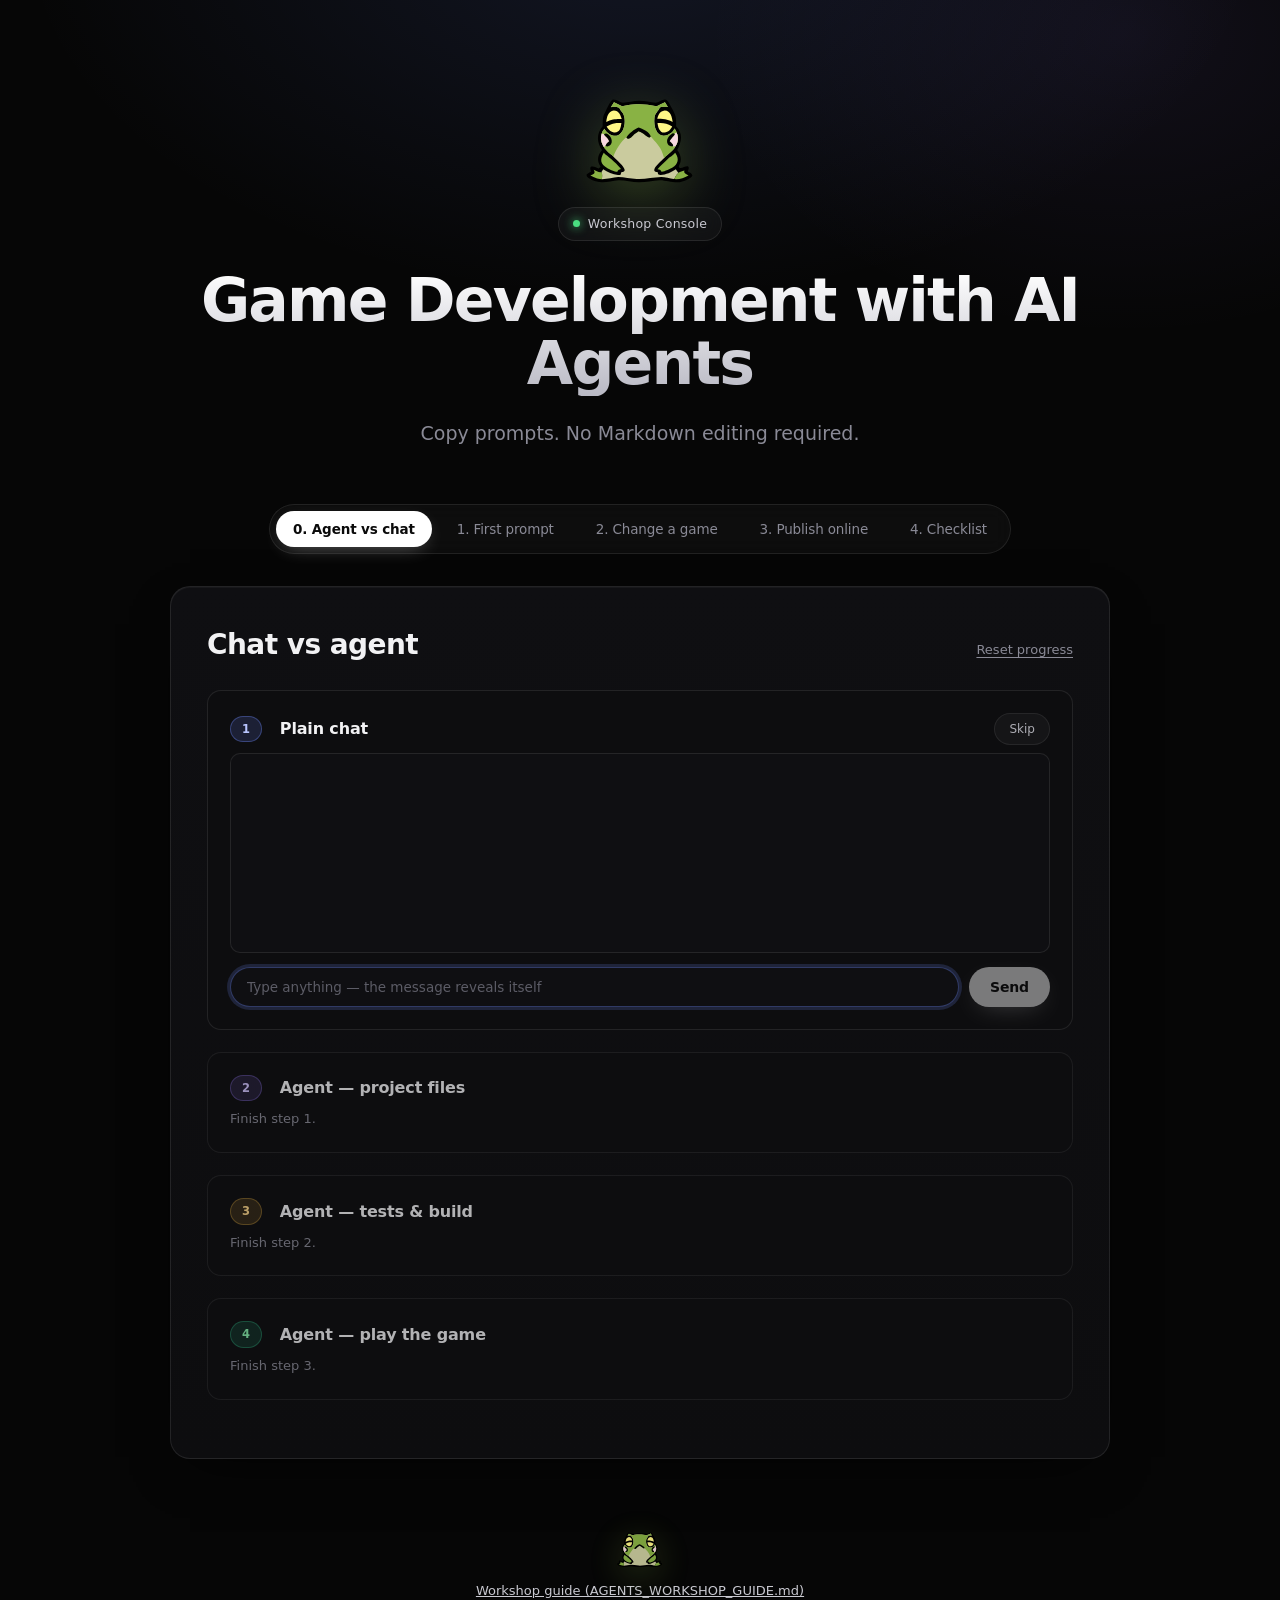
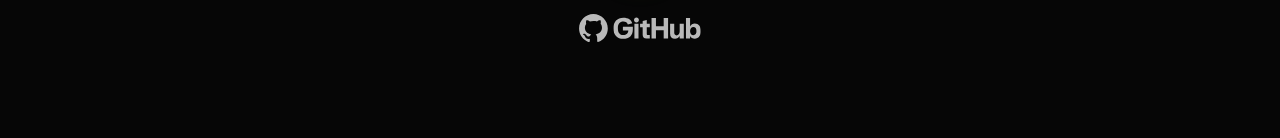
==== docs/index.html @ f07c1cbd "Refine workshop flow: build tests, UI, fireworks Reworks the workshop demo flow and UI: step 2–4 are" ====
<!DOCTYPE html>
<html lang="en">
<head>
    <meta charset="UTF-8">
    <meta name="viewport" content="width=device-width, initial-scale=1.0">

    <title>Workshop Console — Web Game Template</title>
    <meta name="description" content="Copy prompts and build playable web games with AI agents — no Markdown editing required. A hands-on workshop console: write your first prompt, change a game, and publish it online.">
    <meta name="author" content="ludenio">
    <meta name="keywords" content="AI agents, game development, web games, Cursor, workshop, prompts, vibe coding">
    <meta name="theme-color" content="#060606">
    <meta name="color-scheme" content="dark">
    <link rel="canonical" href="https://ludenio.github.io/WebGameTemplateForAgents/">

    <!-- Icons -->
    <link rel="icon" href="favicon.svg" type="image/svg+xml">
    <link rel="icon" href="favicon-32.png" sizes="32x32" type="image/png">
    <link rel="icon" href="favicon-16.png" sizes="16x16" type="image/png">
    <link rel="apple-touch-icon" href="apple-touch-icon.png" sizes="180x180">
    <link rel="manifest" href="site.webmanifest">

    <!-- Open Graph (Facebook, LinkedIn, Slack, Telegram, …) -->
    <meta property="og:type" content="website">
    <meta property="og:site_name" content="Workshop Console">
    <meta property="og:title" content="Game Development with AI Agents">
    <meta property="og:description" content="Copy prompts and build playable web games with AI agents — no Markdown editing required.">
    <meta property="og:url" content="https://ludenio.github.io/WebGameTemplateForAgents/">
    <meta property="og:image" content="https://ludenio.github.io/WebGameTemplateForAgents/og-image.png">
    <meta property="og:image:width" content="1200">
    <meta property="og:image:height" content="630">
    <meta property="og:image:alt" content="Workshop Console — Game Development with AI Agents">
    <meta property="og:locale" content="en_US">

    <!-- Twitter / X -->
    <meta name="twitter:card" content="summary_large_image">
    <meta name="twitter:title" content="Game Development with AI Agents">
    <meta name="twitter:description" content="Copy prompts and build playable web games with AI agents — no Markdown editing required.">
    <meta name="twitter:image" content="https://ludenio.github.io/WebGameTemplateForAgents/og-image.png">
    <meta name="twitter:image:alt" content="Workshop Console — Game Development with AI Agents">

    <link rel="stylesheet" href="styles.css">
</head>
<body>
<div class="wrap">

    <header class="hero">
        <img class="hero-mascot" src="Nikol.ai.svg" alt="Nikol.ai mascot" width="100" height="84">
        <span class="badge">Workshop Console</span>
        <h1>Game Development with AI Agents</h1>
        <p class="tagline">Copy prompts. No Markdown editing required.</p>
    </header>

    <!-- Tab buttons -->
    <nav class="tabs" id="tabs">
        <button class="tab-btn active" data-tab="intro">0. Agent vs chat</button>
        <button class="tab-btn" data-tab="first">1. First prompt</button>
        <button class="tab-btn" data-tab="next">2. Change a game</button>
        <button class="tab-btn" data-tab="publish">3. Publish online</button>
        <button class="tab-btn" data-tab="steps">4. Checklist</button>
    </nav>

    <!-- ============ TAB: Agent vs chat (intro) ============ -->
    <section class="tab-section active panel intro-panel" data-tab="intro">
        <div class="intro-head">
            <h2 class="intro-title">Chat vs agent</h2>
            <button type="button" class="reset-link" id="reset-story">Reset progress</button>
        </div>

        <!-- Step 1: plain chat — cannot build the game -->
        <div class="demo-stage" data-story-step="1" id="story-step-1">
            <div class="demo-stage-head"><span class="demo-step-badge">1</span> Plain chat<button type="button" class="demo-skip chip" data-skip-step="1">Skip</button></div>
            <div class="demo-stage-body">
            <div class="demo-grid demo-grid-chat-only">
                <div class="demo-chat" id="ch-chat"></div>
            </div>
            <div class="demo-input-row">
                <input id="ch-input" type="text" placeholder="Type anything — the message reveals itself" autocomplete="off" spellcheck="false">
                <button class="btn" id="ch-send">Send</button>
            </div>
            <div class="demo-result" id="ch-result"></div>
            </div>
            <p class="demo-stage-lock-msg" id="story-lock-1" hidden></p>
        </div>

        <!-- Step 2: agent creates project files -->
        <div class="demo-stage demo-stage-locked" data-story-step="2" id="story-step-2">
            <div class="demo-stage-head"><span class="demo-step-badge alt">2</span> Agent — project files<button type="button" class="demo-skip chip" data-skip-step="2">Skip</button></div>
            <p class="demo-stage-lock-msg">Finish step 1.</p>
            <div class="demo-stage-body">
            <div class="demo-grid">
                <div class="demo-chat" id="ag-chat"></div>
                <div class="demo-file file-explorer file-manager" id="ag-fm">
                    <div class="fe-head">
                        <span class="fe-head-label">Project Files</span>
                        <span class="fe-root" title="Project root">WebGameTemplate</span>
                    </div>
                    <div class="fe-body">
                        <div class="fe-icon-grid" aria-label="Project files">
                            <p class="fe-empty-hint" id="ag-fm-empty">Files appear here as the agent works on your project.</p>
                            <ul class="fe-grid" id="ag-tree-list" role="list"></ul>
                        </div>
                        <div class="fe-preview" id="ag-open" hidden>
                            <div class="fe-preview-head" id="ag-tab"><span class="fe-icon fe-i-txt" aria-hidden="true"></span><span id="ag-tab-name"></span></div>
                            <pre class="demo-file-body" id="ag-file"></pre>
                        </div>
                    </div>
                </div>
            </div>
            <div class="demo-input-row">
                <input id="ag-input" type="text" placeholder="Type anything — the prompt reveals itself" autocomplete="off" spellcheck="false">
                <button class="btn" id="ag-send">Send</button>
            </div>
            <div class="demo-result" id="ag-result"></div>
            <p class="demo-stage-progress" id="ag-progress" aria-live="polite"></p>
            </div>
        </div>

        <!-- Step 3: agent writes tests, runs them, then builds -->
        <div class="demo-stage demo-stage-locked" data-story-step="3" id="story-step-3">
            <div class="demo-stage-head"><span class="demo-step-badge alt2">3</span> Agent — tests &amp; build<button type="button" class="demo-skip chip" data-skip-step="3">Skip</button></div>
            <p class="demo-stage-lock-msg">Finish step 2.</p>
            <div class="demo-stage-body">
            <div class="demo-grid">
                <div class="demo-chat" id="c-chat"></div>
                <div class="fake-terminal show" id="c-terminal">
                    <div class="ft-head">
                        <span class="ft-dots"><i></i><i></i><i></i></span>
                        <span class="ft-title">Terminal — zsh</span>
                    </div>
                    <pre class="ft-body" id="c-term-out" aria-live="polite"></pre>
                </div>
            </div>
            <div class="demo-input-row">
                <input id="c-input" type="text" placeholder="Type anything — the message reveals itself" autocomplete="off" spellcheck="false">
                <button class="btn" id="c-send">Send</button>
            </div>
            <div class="demo-result" id="c-result"></div>
            </div>
        </div>

        <!-- Step 4: playable build opens in the browser -->
        <div class="demo-stage demo-stage-locked" data-story-step="4" id="story-step-4">
            <div class="demo-stage-head"><span class="demo-step-badge alt3">4</span> Agent — play the game<button type="button" class="demo-skip chip" data-skip-step="4">Skip</button></div>
            <p class="demo-stage-lock-msg">Finish step 3.</p>
            <div class="demo-stage-body">
            <div class="demo-grid">
                <div class="demo-chat" id="p-chat"></div>
                <div class="fake-browser show game-preview" id="p-browser">
                    <div class="fb-bar">
                        <span class="fb-dots"><i></i><i></i><i></i></span>
                        <span class="fb-address">file:///…/src/index.html — Platform Hopper</span>
                        <span class="fb-reload">&#10227;</span>
                    </div>
                    <div class="fb-body gp-body">
                        <div class="gp-title">Platform Hopper</div>
                        <div class="gp-hud">Sparks <strong id="p-score">0</strong> / <span id="p-target">3</span></div>
                        <div class="gp-stage" id="p-stage">
                            <div class="gp-player" id="p-player" aria-hidden="true"></div>
                            <div class="gp-coin" id="p-coin-0" aria-hidden="true"></div>
                            <div class="gp-coin" id="p-coin-1" aria-hidden="true"></div>
                            <div class="gp-coin" id="p-coin-2" aria-hidden="true"></div>
                        </div>
                        <div class="gp-compare">
                            <div class="gp-row">
                                <span class="gp-label">Expected</span>
                                <span class="gp-value" id="p-expected">DESIGN.md: collect 3 sparks, reach the exit platform</span>
                            </div>
                            <div class="gp-row" id="p-actual-row">
                                <span class="gp-label">Actual</span>
                                <span class="gp-value" id="p-actual">Sparks = 0, exit not reached</span>
                                <span class="gp-match" id="p-match" hidden>&#10003; matches</span>
                            </div>
                        </div>
                    </div>
                </div>
            </div>
            <div class="demo-input-row">
                <input id="p-input" type="text" placeholder="Type anything — the message reveals itself" autocomplete="off" spellcheck="false">
                <button class="btn" id="p-send">Send</button>
            </div>
            <div class="demo-result" id="p-result"></div>
            </div>
        </div>

        <div class="tutorial-celebrate" id="tutorial-celebrate" hidden>
            <div class="tutorial-celebrate-confetti" id="tutorial-confetti" aria-hidden="true"></div>
            <div class="tutorial-celebrate-card">
                <div class="tutorial-celebrate-icon" aria-hidden="true"><img src="Nikol.ai.svg" alt=""><span class="tutorial-celebrate-check">&#10003;</span></div>
                <h3 class="tutorial-celebrate-title">Chat vs agent</h3>
                <p class="tutorial-celebrate-text">You now know how <strong>chats</strong> differ from <strong>agents</strong>. Let&rsquo;s use an agent to build our game.</p>
                <button type="button" class="btn" id="tutorial-continue-btn">Checklist</button>
            </div>
        </div>

    </section>

    <!-- ============ TAB: First game ============ -->
    <section class="tab-section panel" data-tab="first">
        <h2>First prompt</h2>
        <p class="hint">Fill in as much as you like, or just write a free description. The preview builds a complete prompt you can paste into your AI agent.</p>

        <div class="field">
            <label>Quick start ideas (click to fill the description)</label>
            <div class="chips" id="example-chips"></div>
        </div>

        <div class="grid-2">
            <div class="field">
                <label for="f-genre">Genre</label>
                <input id="f-genre" type="text" placeholder="e.g. top-down arcade">
            </div>
            <div class="field">
                <label for="f-action">Core action — what the player does</label>
                <input id="f-action" type="text" placeholder="e.g. move around and collect coins">
            </div>
            <div class="field">
                <label for="f-goal">Goal</label>
                <input id="f-goal" type="text" placeholder="e.g. reach 20 points">
            </div>
            <div class="field">
                <label for="f-style">Visual style</label>
                <input id="f-style" type="text" placeholder="e.g. bright, simple shapes">
            </div>
        </div>

        <div class="field">
            <label for="f-winlose">Win / lose conditions</label>
            <input id="f-winlose" type="text" placeholder="e.g. win at 20 coins, lose if the timer runs out">
        </div>

        <div class="field">
            <label for="f-idea">Your own description (optional, but recommended)</label>
            <textarea id="f-idea" placeholder="Describe your game in normal language. The more detail, the better the design."></textarea>
        </div>

        <div class="preview-head">
            <h3>Prompt preview (updates as you type)</h3>
            <button class="btn" id="copy-first">Copy prompt</button>
        </div>
        <pre class="preview" id="preview-first"></pre>

        <div class="note">After you paste this, the agent will ask you to approve its plan. When you are happy, reply with an approval phrase from tab <strong>4. Checklist</strong>.</div>
    </section>

    <!-- ============ TAB: Next iteration ============ -->
    <section class="tab-section panel" data-tab="next">
        <h2>Change an existing game</h2>
        <p class="hint">Use this after your first game already works. Describe one change — a new feature, a balance tweak, or something to remove.</p>

        <div class="field">
            <label for="n-change">What do you want to change?</label>
            <textarea id="n-change" placeholder="e.g. Add a shop where I can spend coins on a speed upgrade."></textarea>
        </div>

        <div class="preview-head">
            <h3>Prompt preview</h3>
            <button class="btn" id="copy-next">Copy prompt</button>
        </div>
        <pre class="preview" id="preview-next"></pre>
    </section>

    <!-- ============ TAB: Publish ============ -->
    <section class="tab-section panel" data-tab="publish">
        <h2>Publish your game online</h2>
        <p class="hint">Ask the agent to put your game on the web with Surge, so you can share a playable link. Fill in your details below.</p>

        <div class="grid-2">
            <div class="field">
                <label for="p-email">Your email (for Surge)</label>
                <input id="p-email" type="text" placeholder="you@example.com">
            </div>
            <div class="field">
                <label for="p-name">Site address</label>
                <div class="domain-row">
                    <div class="domain-input">
                        <input id="p-name" type="text" placeholder="my-game-name" autocomplete="off" spellcheck="false">
                        <span class="domain-suffix" aria-hidden="true">.surge.sh</span>
                    </div>
                    <button class="btn secondary" id="check-name" type="button">Check</button>
                </div>
                <div class="domain-status" id="p-name-status" role="status" aria-live="polite"></div>
            </div>
        </div>

        <div class="field">
            <label for="p-pass">Surge password (optional)</label>
            <input id="p-pass" type="text" placeholder="a throwaway password, used only to log in to Surge">
        </div>

        <div class="preview-head">
            <h3>Prompt preview</h3>
            <button class="btn" id="copy-publish">Copy prompt</button>
        </div>
        <pre class="preview" id="preview-publish"></pre>

        <div class="note">The <code>.surge.sh</code> ending is fixed — you only choose the name in front of it. As you type, the address is checked live so you can see whether it is free or already taken before you publish. If you fill in a password it is added to the prompt so the agent can log in without stopping, so use a <strong>throwaway password</strong> you do not reuse elsewhere. Leave it blank and the agent will instead pause and let you type the password yourself. Either way, never let the password get saved into project files.</div>
    </section>

    <!-- ============ TAB: Checklist ============ -->
    <section class="tab-section panel" data-tab="steps">
        <h2>Checklist</h2>
        <p class="hint">Check off what you&rsquo;ve done. Progress is saved in this browser. Come back here at the end of the workshop.</p>

        <div class="progress"><span id="progress-bar"></span></div>
        <ul class="checklist" id="checklist"></ul>
        <button class="reset-link" id="reset-checklist">Reset checklist</button>

        <div class="preview-head">
            <h3>Quick approval phrases</h3>
        </div>
        <div class="btn-row">
            <button class="btn secondary" id="copy-approve-continue">Copy: I approve, continue.</button>
            <button class="btn secondary" id="copy-approve-run">Copy: I approve, run it.</button>
        </div>

        <div class="preview-head">
            <h3>Open your project</h3>
        </div>
        <div class="quick-grid">
            <a class="quick-card" href="../src/index.html">
                <div class="qc-title">Open the game</div>
                <div class="qc-sub">src/index.html</div>
            </a>
            <a class="quick-card" href="../tests/index.html">
                <div class="qc-title">Run the tests</div>
                <div class="qc-sub">tests/index.html</div>
            </a>
        </div>

        <div class="tutorial-celebrate" id="steps-celebrate" hidden>
            <div class="tutorial-celebrate-confetti fireworks-host" id="steps-confetti" aria-hidden="true"></div>
            <div class="tutorial-celebrate-card">
                <div class="tutorial-celebrate-icon" aria-hidden="true"><img src="Nikol.ai.svg" alt=""><span class="tutorial-celebrate-check">&#10003;</span></div>
                <h3 class="tutorial-celebrate-title">Workshop complete</h3>
                <p class="tutorial-celebrate-text tutorial-celebrate-text--success">Congratulations &mdash; you finished the workshop. You now know how to create things with agents. Go build whatever you want.</p>
            </div>
        </div>
    </section>

    <footer class="site">
        <img class="footer-mascot" src="Nikol.ai.svg" alt="" aria-hidden="true" width="100" height="84">
        <a href="https://github.com/ludenio/WebGameTemplateForAgents/blob/main/AGENTS_WORKSHOP_GUIDE.md">Workshop guide (AGENTS_WORKSHOP_GUIDE.md)</a>
        <a class="github-link" href="https://github.com/ludenio/WebGameTemplateForAgents" aria-label="GitHub repository">
            <img class="footer-github" src="GitHub_Lockup_White.svg" alt="GitHub" width="120" height="27">
        </a>
    </footer>

</div>

<!-- Scripts in dependency order. No ES modules, no build step. -->
<script src="prompts.js"></script>
<script src="console.js"></script>
</body>
</html>
---- docs/styles.css ----
/* docs/styles.css — Workshop Console, styled after cursor.com.
   Plain CSS, no build step, no external fonts. Works via file:/// and GitHub Pages.
   The look is a deep-black canvas with a soft radial glow, hairline borders,
   rounded surfaces, a clean system sans stack and gentle transitions. */

:root {
    --bg:        #060606;
    --bg-soft:   #0d0d0f;
    --panel:     #0f0f12;
    --panel-2:   #161619;
    --elevated:  #1b1b20;
    --border:    rgba(255, 255, 255, 0.09);
    --border-strong: rgba(255, 255, 255, 0.16);
    --text:      #f2f2f4;
    --text-2:    #c9c9d1;
    --muted:     #8a8a96;
    --faint:     #5c5c66;
    --accent:    #ffffff;
    --accent-ink:#0a0a0a;
    --blue:      #6e8bff;
    --violet:    #9a7bff;
    --green:     #4ade80;
    --amber:     #f5b945;
    --danger:    #ff6b6b;
    --radius:    14px;
    --radius-sm: 10px;
    --radius-lg: 20px;
    --shadow:    0 1px 0 rgba(255,255,255,0.04) inset, 0 18px 50px -20px rgba(0,0,0,0.8);
    --font:      "Inter", system-ui, -apple-system, "Segoe UI", Roboto, "Helvetica Neue", Arial, sans-serif;
    --mono:      "SF Mono", "JetBrains Mono", Menlo, Consolas, "Liberation Mono", monospace;
}

* { margin: 0; padding: 0; box-sizing: border-box; }

html { scroll-behavior: smooth; }

body {
    background-color: var(--bg);
    background-image:
        radial-gradient(1000px 600px at 50% -8%, rgba(110, 139, 255, 0.12) 0%, transparent 62%),
        radial-gradient(700px 500px at 88% 4%, rgba(154, 123, 255, 0.08) 0%, transparent 60%);
    background-attachment: fixed;
    color: var(--text);
    font-family: var(--font);
    line-height: 1.6;
    min-height: 100vh;
    padding: 0 20px 96px;
    -webkit-font-smoothing: antialiased;
    text-rendering: optimizeLegibility;
}

.wrap { max-width: 940px; margin: 0 auto; position: relative; z-index: 1; }

/* Hero ----------------------------------------------------------------- */
header.hero {
    padding: 96px 0 48px;
    text-align: center;
}

header.hero .badge {
    display: inline-flex;
    align-items: center;
    gap: 8px;
    font-size: 12.5px;
    letter-spacing: 0.02em;
    color: var(--text-2);
    background: rgba(255, 255, 255, 0.04);
    border: 1px solid var(--border);
    border-radius: 999px;
    padding: 6px 14px;
    margin-bottom: 28px;
    font-weight: 500;
    backdrop-filter: blur(8px);
}

header.hero .badge::before {
    content: "";
    width: 7px;
    height: 7px;
    border-radius: 50%;
    background: var(--green);
    box-shadow: 0 0 10px var(--green);
}

header.hero .hero-mascot {
    display: block;
    width: clamp(76px, 12vw, 108px);
    height: auto;
    margin: 0 auto 20px;
    filter: drop-shadow(0 14px 30px rgba(137, 178, 68, 0.34));
    animation: mascot-float 4.5s ease-in-out infinite;
}
@keyframes mascot-float {
    0%, 100% { transform: translateY(0) rotate(-1.5deg); }
    50%      { transform: translateY(-9px) rotate(1.5deg); }
}
@media (prefers-reduced-motion: reduce) {
    header.hero .hero-mascot { animation: none; }
}

header.hero h1 {
    font-size: clamp(34px, 5.4vw, 60px);
    line-height: 1.06;
    letter-spacing: -0.03em;
    margin-bottom: 22px;
    font-weight: 600;
    background: linear-gradient(180deg, #ffffff 0%, #b9b9c4 100%);
    -webkit-background-clip: text;
    background-clip: text;
    color: transparent;
}

header.hero p.tagline {
    color: var(--muted);
    font-size: clamp(16px, 2vw, 19px);
    max-width: 620px;
    margin: 0 auto;
    font-weight: 400;
}

/* Tabs ----------------------------------------------------------------- */
.tabs {
    display: flex;
    flex-wrap: wrap;
    gap: 8px;
    justify-content: center;
    margin: 8px auto 32px;
    padding: 6px;
    background: rgba(255, 255, 255, 0.03);
    border: 1px solid var(--border);
    border-radius: 999px;
    width: fit-content;
    max-width: 100%;
    backdrop-filter: blur(10px);
}

.tab-btn {
    background: transparent;
    color: var(--muted);
    border: 1px solid transparent;
    border-radius: 999px;
    padding: 9px 16px;
    font-family: inherit;
    font-size: 13.5px;
    font-weight: 500;
    letter-spacing: -0.01em;
    cursor: pointer;
    transition: color 0.2s ease, background 0.2s ease, border-color 0.2s ease;
    white-space: nowrap;
}

.tab-btn:hover { color: var(--text); background: rgba(255, 255, 255, 0.05); }
.tab-btn.active {
    background: var(--accent);
    color: var(--accent-ink);
    font-weight: 600;
    box-shadow: 0 6px 20px -8px rgba(255,255,255,0.4);
}

/* Panels --------------------------------------------------------------- */
.panel {
    background: linear-gradient(180deg, var(--panel) 0%, var(--bg-soft) 100%);
    border: 1px solid var(--border);
    border-radius: var(--radius-lg);
    box-shadow: var(--shadow);
    padding: 36px;
    margin-bottom: 24px;
}

.panel h2 {
    font-size: clamp(22px, 3vw, 28px);
    margin-bottom: 10px;
    letter-spacing: -0.02em;
    font-weight: 600;
    color: var(--text);
}
.panel .hint { color: var(--muted); margin-bottom: 26px; font-size: 15px; max-width: 70ch; }

.tab-section { display: none; }
.tab-section.active { display: block; animation: fade-in 0.35s ease; }

@keyframes fade-in {
    from { opacity: 0; transform: translateY(6px); }
    to   { opacity: 1; transform: translateY(0); }
}

/* Forms ---------------------------------------------------------------- */
.field { margin-bottom: 20px; }
.field label {
    display: block;
    font-size: 13px;
    letter-spacing: -0.01em;
    color: var(--text-2);
    margin-bottom: 9px;
    font-weight: 500;
}
.field input,
.field textarea {
    width: 100%;
    background: var(--bg-soft);
    border: 1px solid var(--border);
    border-radius: var(--radius-sm);
    color: var(--text);
    padding: 12px 14px;
    font-size: 14.5px;
    font-family: inherit;
    resize: vertical;
    transition: border-color 0.2s ease, box-shadow 0.2s ease, background 0.2s ease;
}
.field input::placeholder,
.field textarea::placeholder { color: var(--faint); }
.field input:focus,
.field textarea:focus {
    outline: none;
    border-color: var(--border-strong);
    background: var(--panel);
    box-shadow: 0 0 0 3px rgba(110, 139, 255, 0.18);
}
.field textarea { min-height: 110px; line-height: 1.6; }

.grid-2 {
    display: grid;
    grid-template-columns: 1fr 1fr;
    gap: 18px;
}
@media (max-width: 560px) { .grid-2 { grid-template-columns: 1fr; } }

/* Site address: editable name + locked .surge.sh suffix + live availability */
.domain-row {
    display: flex;
    gap: 10px;
    align-items: stretch;
}
.domain-row .domain-input { flex: 1; min-width: 0; }
.domain-row #check-name {
    flex-shrink: 0;
    white-space: nowrap;
    padding-top: 0;
    padding-bottom: 0;
}

.domain-status {
    display: none;
    margin-top: 10px;
    padding: 9px 13px;
    border: 1px solid var(--border);
    border-radius: var(--radius-sm);
    font-size: 13px;
    line-height: 1.5;
    word-break: break-word;
}
.domain-status.show { display: block; }
.domain-status.checking {
    color: var(--text-2);
    border-color: var(--border-strong);
    background: rgba(255, 255, 255, 0.03);
}
.domain-status.free {
    color: #d6ffe4;
    border-color: rgba(74, 222, 128, 0.4);
    background: rgba(74, 222, 128, 0.08);
}
.domain-status.taken {
    color: #ffc9c9;
    border-color: rgba(255, 107, 107, 0.4);
    background: rgba(255, 107, 107, 0.08);
}
.domain-status.invalid,
.domain-status.error {
    color: #ffd98c;
    border-color: rgba(245, 185, 69, 0.4);
    background: rgba(245, 185, 69, 0.08);
}

.domain-input {
    display: flex;
    align-items: stretch;
    border: 1px solid var(--border);
    border-radius: var(--radius-sm);
    background: var(--bg-soft);
    overflow: hidden;
    transition: border-color 0.2s ease, box-shadow 0.2s ease;
}
.domain-input:focus-within {
    border-color: var(--border-strong);
    box-shadow: 0 0 0 3px rgba(110, 139, 255, 0.18);
}
.domain-input input {
    border: none;
    background: transparent;
    box-shadow: none;
    border-radius: 0;
    flex: 1;
    min-width: 0;
}
.domain-input input:focus { box-shadow: none; background: transparent; }
.domain-suffix {
    display: flex;
    align-items: center;
    padding: 0 14px;
    background: var(--panel-2);
    border-left: 1px solid var(--border);
    color: var(--muted);
    font-size: 14px;
    font-weight: 500;
    white-space: nowrap;
    user-select: none;
}

/* Chips ---------------------------------------------------------------- */
.chips { display: flex; flex-wrap: wrap; gap: 8px; margin-bottom: 8px; }
.chip {
    background: rgba(255, 255, 255, 0.04);
    border: 1px solid var(--border);
    border-radius: 999px;
    color: var(--text-2);
    padding: 8px 14px;
    font-family: inherit;
    font-size: 13px;
    cursor: pointer;
    transition: color 0.2s ease, border-color 0.2s ease, background 0.2s ease, transform 0.1s ease;
}
.chip:hover { border-color: var(--border-strong); color: var(--text); background: rgba(255,255,255,0.07); }
.chip:active { transform: scale(0.97); }

/* Preview / output ----------------------------------------------------- */
.preview-head {
    display: flex;
    align-items: center;
    justify-content: space-between;
    gap: 12px;
    margin: 28px 0 12px;
}
.preview-head h3 {
    font-size: 15px;
    color: var(--text);
    font-weight: 600;
    letter-spacing: -0.01em;
}

pre.preview {
    background: var(--bg);
    border: 1px solid var(--border);
    border-radius: var(--radius);
    padding: 18px;
    font-family: var(--mono);
    font-size: 13px;
    line-height: 1.65;
    white-space: pre-wrap;
    word-break: break-word;
    max-height: 380px;
    overflow-y: auto;
    color: var(--text-2);
}

/* Buttons -------------------------------------------------------------- */
.btn {
    background: var(--accent);
    color: var(--accent-ink);
    border: 1px solid transparent;
    border-radius: 999px;
    padding: 11px 20px;
    font-family: inherit;
    font-size: 14px;
    font-weight: 600;
    letter-spacing: -0.01em;
    cursor: pointer;
    transition: transform 0.1s ease, box-shadow 0.2s ease, background 0.2s ease, opacity 0.2s ease;
    box-shadow: 0 8px 24px -10px rgba(255,255,255,0.5);
}
.btn:hover { transform: translateY(-1px); box-shadow: 0 12px 28px -10px rgba(255,255,255,0.6); }
.btn:active { transform: translateY(0); opacity: 0.9; }
.btn.secondary {
    background: rgba(255, 255, 255, 0.05);
    color: var(--text);
    border-color: var(--border);
    box-shadow: none;
}
.btn.secondary:hover { background: rgba(255, 255, 255, 0.09); border-color: var(--border-strong); }
.btn.copied { background: var(--green); color: #06210f; box-shadow: 0 10px 26px -10px rgba(74,222,128,0.6); }

.btn-row { display: flex; flex-wrap: wrap; gap: 12px; margin-top: 16px; }

/* Agent-vs-chat demo --------------------------------------------------- */
.demo-stage {
    background: var(--bg-soft);
    border: 1px solid var(--border);
    border-radius: var(--radius);
    padding: 22px;
    margin: 22px 0;
    transition: border-color 0.25s ease, opacity 0.25s ease;
}
.demo-stage-locked {
    opacity: 0.72;
    border-color: var(--border);
}
.demo-stage-locked .demo-stage-body {
    display: none;
}
.demo-stage-locked .demo-stage-lock-msg {
    display: block;
    margin: 8px 0 0;
    font-size: 13px;
    color: var(--muted);
}
.demo-stage-lock-msg {
    display: none;
    margin: 0;
}
.demo-stage-done {
    border-color: rgba(74, 222, 128, 0.35);
}
.demo-stage-done .demo-stage-head::after {
    content: ' ✓';
    color: var(--green);
    font-weight: 700;
}
.demo-stage-done .demo-input-row,
.demo-stage-done .demo-actions {
    pointer-events: none;
    opacity: 0.55;
}
.demo-stage-progress {
    margin: 10px 0 0;
    font-size: 12.5px;
    color: var(--muted);
}
.demo-stage-progress strong { color: var(--text-2); font-weight: 600; }
.demo-stage-head {
    font-size: 16px;
    font-weight: 600;
    letter-spacing: -0.01em;
    color: var(--text);
    margin-bottom: 8px;
    display: flex;
    align-items: center;
    flex-wrap: wrap;
    gap: 8px;
}
.demo-stage-head .demo-skip {
    margin-left: auto;
    font-size: 12px;
    font-weight: 500;
    opacity: 0.85;
}
.demo-stage-locked .demo-skip,
.demo-stage-done .demo-skip {
    display: none;
}
.demo-step-badge {
    display: inline-flex;
    align-items: center;
    background: rgba(110, 139, 255, 0.16);
    color: #b9c5ff;
    border: 1px solid rgba(110, 139, 255, 0.35);
    border-radius: 999px;
    padding: 3px 11px;
    font-size: 11.5px;
    font-weight: 600;
    margin-right: 10px;
}
.demo-step-badge.alt  { background: rgba(154, 123, 255, 0.16); color: #d2c4ff; border-color: rgba(154,123,255,0.35); }
.demo-step-badge.alt2 { background: rgba(245, 185, 69, 0.16);  color: #ffd98c; border-color: rgba(245,185,69,0.35); }
.demo-step-badge.alt3 { background: rgba(52, 211, 153, 0.16);  color: #86efac; border-color: rgba(52,211,153,0.35); }
.demo-story-lead {
    color: var(--muted);
    font-size: 13.5px;
    line-height: 1.5;
    margin: -4px 0 14px;
}
.demo-story-lead strong { color: var(--text-2); font-weight: 600; }
.demo-note { color: var(--muted); font-size: 13.5px; margin-bottom: 16px; }

/* Chat / Agent mode toggle (Scene 1) ------------------------------------ */
.mode-toggle {
    display: inline-flex;
    gap: 4px;
    padding: 4px;
    background: rgba(255, 255, 255, 0.04);
    border: 1px solid var(--border);
    border-radius: 999px;
    margin-bottom: 16px;
}
.mode-btn {
    background: transparent;
    color: var(--muted);
    border: none;
    border-radius: 999px;
    padding: 7px 18px;
    font-family: inherit;
    font-size: 13px;
    font-weight: 600;
    letter-spacing: -0.01em;
    cursor: pointer;
    transition: color 0.2s ease, background 0.2s ease;
}
.mode-btn:hover { color: var(--text); }
.mode-btn.active {
    background: var(--accent);
    color: var(--accent-ink);
    box-shadow: 0 6px 18px -8px rgba(255, 255, 255, 0.4);
}

.demo-grid {
    display: grid;
    grid-template-columns: 1fr 1fr;
    gap: 16px;
}
.demo-grid-chat-only {
    grid-template-columns: 1fr;
}
.demo-grid-chat-only .demo-chat {
    min-height: 200px;
}
@media (max-width: 600px) { .demo-grid { grid-template-columns: 1fr; } }

.demo-chat {
    background: var(--panel);
    border: 1px solid var(--border);
    border-radius: var(--radius-sm);
    padding: 12px;
    min-height: 160px;
    max-height: 240px;
    overflow-y: auto;
    display: flex;
    flex-direction: column;
    gap: 9px;
}

.bubble {
    border: 1px solid var(--border);
    border-radius: 12px;
    padding: 8px 12px;
    font-size: 13px;
    line-height: 1.5;
    white-space: pre-wrap;
    max-width: 92%;
}
.bubble.user { align-self: flex-end; background: var(--accent); color: var(--accent-ink); border-color: transparent; }
.bubble.ai   { align-self: flex-start; background: var(--elevated); color: var(--text); }
.bubble.tool {
    align-self: flex-start;
    background: rgba(110, 139, 255, 0.08);
    border: 1px solid rgba(110, 139, 255, 0.3);
    color: #b9c5ff;
    font-family: var(--mono);
    font-size: 11.5px;
}
.bubble.is-typing::after {
    content: '▋';
    display: inline-block;
    margin-left: 1px;
    color: inherit;
    opacity: 0.85;
    animation: bubble-caret 0.75s step-end infinite;
    vertical-align: baseline;
}
@keyframes bubble-caret {
    50% { opacity: 0; }
}

.demo-file {
    background: var(--panel);
    border: 1px solid var(--border);
    border-radius: var(--radius-sm);
    display: flex;
    flex-direction: column;
    min-height: 160px;
    max-height: 280px;
    overflow: hidden;
}
.demo-file-head {
    background: var(--panel-2);
    border-bottom: 1px solid var(--border);
    padding: 9px 12px;
    font-size: 12.5px;
    color: var(--text-2);
    font-weight: 500;
    display: flex;
    align-items: center;
    gap: 9px;
    font-family: var(--mono);
}
.demo-dot {
    width: 9px; height: 9px;
    border-radius: 50%;
    background: var(--amber);
    display: inline-block;
}
.demo-file-body {
    margin: 0;
    padding: 10px 12px;
    font-family: var(--mono);
    font-size: 12.5px;
    line-height: 1.55;
    color: var(--text-2);
    white-space: pre-wrap;
    word-break: break-word;
    flex: 1;
    min-height: 0;
    overflow-y: auto;
    -webkit-overflow-scrolling: touch;
}
.file-line { display: inline; }
.file-line.added {
    background: rgba(74, 222, 128, 0.18);
    color: #d6ffe4;
    border-radius: 4px;
    animation: flash-line 1.2s ease;
}
@keyframes flash-line {
    0%   { background: rgba(74, 222, 128, 0.45); }
    100% { background: rgba(74, 222, 128, 0.18); }
}

/* Intro tab — less copy */
.intro-panel {
    position: relative;
}
.intro-head {
    display: flex;
    flex-wrap: wrap;
    align-items: baseline;
    justify-content: space-between;
    gap: 10px 16px;
    margin-bottom: 10px;
}
.intro-panel .intro-title { margin: 0; }
.intro-head .reset-link { flex-shrink: 0; }

/* Tutorial complete — confetti + summary */
.tutorial-celebrate {
    position: relative;
    margin: 28px 0 8px;
    padding: 28px 20px 24px;
    border-radius: var(--radius);
    border: 1px solid rgba(74, 222, 128, 0.45);
    background: linear-gradient(165deg, rgba(74, 222, 128, 0.14) 0%, rgba(110, 139, 255, 0.1) 55%, var(--bg-soft) 100%);
    box-shadow: 0 20px 50px -24px rgba(74, 222, 128, 0.55);
    overflow: hidden;
    text-align: center;
    animation: celebrate-in 0.55s cubic-bezier(0.2, 0.8, 0.2, 1);
}
@keyframes celebrate-in {
    from { opacity: 0; transform: translateY(12px) scale(0.97); }
    to   { opacity: 1; transform: none; }
}
.tutorial-celebrate-confetti {
    position: absolute;
    inset: 0;
    pointer-events: none;
    overflow: hidden;
}
.confetti-piece {
    position: absolute;
    top: -8px;
    width: 8px;
    height: 14px;
    border-radius: 2px;
    opacity: 0.95;
    animation: confetti-fall 2.6s ease-in forwards;
}
@keyframes confetti-fall {
    0%   { transform: translateY(0) translateX(0) rotate(0deg); opacity: 1; }
    100% { transform: translateY(220px) translateX(var(--drift, 0)) rotate(520deg); opacity: 0; }
}

/* Workshop complete — radial firework bursts */
.fireworks-host { z-index: 0; }
.firework-burst {
    position: absolute;
    width: 0;
    height: 0;
    pointer-events: none;
}
.firework-flash {
    position: absolute;
    left: -8px;
    top: -8px;
    width: 16px;
    height: 16px;
    border-radius: 50%;
    animation: firework-flash 0.4s ease-out forwards;
}
@keyframes firework-flash {
    0%   { transform: scale(0.2); opacity: 1; }
    40%  { transform: scale(2.8); opacity: 0.85; }
    100% { transform: scale(3.5); opacity: 0; }
}
.firework-particle {
    position: absolute;
    width: 3px;
    height: 3px;
    border-radius: 50%;
    box-shadow: 0 0 5px 1px currentColor;
    animation: firework-particle 1.9s cubic-bezier(0.12, 0.65, 0.25, 1) forwards;
}
@keyframes firework-particle {
    0%   { transform: translate(0, 0) scale(0); opacity: 0; }
    6%   { transform: translate(0, 0) scale(1.3); opacity: 1; }
    18%  { transform: translate(var(--tx), var(--ty)) scale(1); opacity: 1; }
    100% { transform: translate(calc(var(--tx) * 0.72), calc(var(--ty) + var(--fall))) scale(0.1); opacity: 0; }
}
@media (prefers-reduced-motion: reduce) {
    .firework-flash,
    .firework-particle { animation: none; opacity: 0; }
}
.tutorial-celebrate-card {
    position: relative;
    z-index: 1;
    max-width: 36em;
    margin: 0 auto;
}
.tutorial-celebrate-icon {
    position: relative;
    width: 92px;
    height: 80px;
    margin: 0 auto 14px;
    animation: celebrate-pop 0.5s cubic-bezier(0.2, 0.9, 0.2, 1.2) 0.15s both;
}
.tutorial-celebrate-icon::before {
    content: "";
    position: absolute;
    left: 50%;
    top: 52%;
    width: 120px;
    height: 120px;
    transform: translate(-50%, -50%);
    background: radial-gradient(circle, rgba(137, 178, 68, 0.34) 0%, rgba(137, 178, 68, 0) 68%);
    pointer-events: none;
}
.tutorial-celebrate-icon img {
    position: relative;
    width: 92px;
    height: auto;
    display: block;
    filter: drop-shadow(0 10px 22px rgba(0, 0, 0, 0.45));
}
.tutorial-celebrate-check {
    position: absolute;
    right: -4px;
    bottom: -2px;
    width: 28px;
    height: 28px;
    border-radius: 50%;
    background: var(--green);
    color: #06210f;
    font-size: 15px;
    font-weight: 800;
    line-height: 28px;
    text-align: center;
    box-shadow: 0 6px 16px -6px rgba(74, 222, 128, 0.9);
    animation: celebrate-pop 0.5s cubic-bezier(0.2, 0.9, 0.2, 1.2) 0.4s both;
}
@keyframes celebrate-pop {
    from { transform: scale(0); }
    to   { transform: scale(1); }
}
.tutorial-celebrate-title {
    margin: 0 0 10px;
    font-size: 22px;
    letter-spacing: -0.02em;
}
.tutorial-celebrate-text {
    margin: 0 0 18px;
    color: var(--muted);
    font-size: 15px;
    line-height: 1.55;
}
.tutorial-celebrate-text strong {
    color: var(--text-2);
    font-weight: 600;
}
.tutorial-celebrate-text--success {
    color: #86efac;
    font-weight: 600;
}
.intro-story {
    color: var(--muted);
    font-size: 14.5px;
    line-height: 1.55;
    margin-bottom: 20px;
    max-width: 52em;
}
.intro-story strong { color: var(--text); font-weight: 600; }
.intro-panel .hint { display: none; }
.intro-outro {
    color: var(--muted);
    font-size: 13.5px;
    margin-top: 20px;
    max-width: 70ch;
}
.intro-outro strong { color: var(--text-2); font-weight: 600; }

/* Scene 1: desktop-style file icons + preview */
.file-explorer,
.file-manager {
    min-height: 160px;
    max-height: 280px;
}
/* Step 2 — taller panel so file preview is readable */
#story-step-2 .demo-file,
#story-step-2 .file-manager {
    min-height: 320px;
    max-height: 420px;
}
#story-step-2 .demo-chat {
    min-height: 320px;
    max-height: 380px;
}
.fe-head {
    display: flex;
    align-items: center;
    justify-content: space-between;
    gap: 8px;
    background: var(--panel-2);
    border-bottom: 1px solid var(--border);
    padding: 7px 10px;
    font-size: 11px;
    letter-spacing: 0.06em;
    text-transform: uppercase;
    color: var(--muted);
    font-weight: 600;
}
.fe-head-label { color: var(--faint); }
.fe-root {
    font-family: var(--mono);
    font-size: 11px;
    letter-spacing: 0;
    text-transform: none;
    color: var(--text-2);
    font-weight: 500;
    max-width: 58%;
    overflow: hidden;
    text-overflow: ellipsis;
    white-space: nowrap;
}
.fe-body {
    flex: 1;
    display: flex;
    flex-direction: column;
    min-height: 0;
    overflow: hidden;
}
.fe-icon-grid {
    flex: 0 0 auto;
    min-height: 96px;
    padding: 10px 8px 8px;
    overflow-x: auto;
    overflow-y: hidden;
    -webkit-overflow-scrolling: touch;
}
.file-manager:not(.has-file) .fe-icon-grid {
    display: flex;
    align-items: center;
    justify-content: center;
}
.file-manager.has-file .fe-icon-grid {
    min-height: 0;
    max-height: 118px;
}
.fe-empty-hint {
    margin: 0;
    padding: 8px 12px;
    font-size: 12px;
    line-height: 1.45;
    color: var(--muted);
    text-align: center;
}
.file-manager.has-file .fe-empty-hint { display: none; }
.fe-grid {
    list-style: none;
    margin: 0;
    padding: 0;
    display: flex;
    flex-wrap: wrap;
    gap: 4px 2px;
    justify-content: flex-start;
    align-content: flex-start;
}
.file-manager:not(.has-file) .fe-grid { display: none; }
.fe-grid-item {
    display: flex;
    flex-direction: column;
    align-items: center;
    gap: 5px;
    width: 74px;
    padding: 6px 4px 5px;
    border-radius: 8px;
    border: 1px solid transparent;
    cursor: pointer;
    user-select: none;
    text-align: center;
    transition: background 0.15s ease, border-color 0.15s ease;
}
.fe-icon-wrap {
    display: flex;
    align-items: center;
    justify-content: center;
    width: 48px;
    height: 48px;
}
.fe-label {
    font-size: 10.5px;
    line-height: 1.25;
    color: var(--text-2);
    max-width: 68px;
    overflow: hidden;
    text-overflow: ellipsis;
    display: -webkit-box;
    -webkit-line-clamp: 2;
    -webkit-box-orient: vertical;
    word-break: break-word;
}
.fe-icon {
    flex-shrink: 0;
    width: 32px;
    height: 40px;
    border-radius: 4px;
    position: relative;
}
/* Folder — amber tab */
.fe-i-folder {
    background: linear-gradient(180deg, rgba(245, 185, 69, 0.35) 0%, rgba(245, 185, 69, 0.12) 100%);
    border: 1px solid rgba(245, 185, 69, 0.45);
}
.fe-i-folder::before {
    content: "";
    position: absolute;
    left: 1px;
    right: 1px;
    top: 2px;
    height: 4px;
    background: rgba(245, 185, 69, 0.55);
    border-radius: 1px 1px 0 0;
}
/* Markdown — blue doc */
.fe-i-md {
    background: rgba(110, 139, 255, 0.2);
    border: 1px solid rgba(110, 139, 255, 0.4);
}
.fe-i-md::after {
    content: "";
    position: absolute;
    right: 3px;
    bottom: 3px;
    width: 7px;
    height: 7px;
    border-right: 2px solid rgba(110, 139, 255, 0.8);
    border-bottom: 2px solid rgba(110, 139, 255, 0.8);
}
/* HTML — orange */
.fe-i-html {
    background: rgba(245, 140, 69, 0.18);
    border: 1px solid rgba(245, 140, 69, 0.4);
}
.fe-i-html::after {
    content: "</>";
    position: absolute;
    inset: 0;
    display: flex;
    align-items: center;
    justify-content: center;
    font-size: 7px;
    font-weight: 700;
    color: rgba(245, 180, 120, 0.95);
    letter-spacing: -0.5px;
}
/* JS — yellow */
.fe-i-js {
    background: rgba(245, 210, 69, 0.15);
    border: 1px solid rgba(245, 210, 69, 0.38);
}
.fe-i-js::after {
    content: "JS";
    position: absolute;
    inset: 0;
    display: flex;
    align-items: center;
    justify-content: center;
    font-size: 8px;
    font-weight: 800;
    color: rgba(245, 210, 100, 0.95);
}
/* Plain text */
.fe-i-txt {
    background: rgba(255, 255, 255, 0.06);
    border: 1px solid var(--border);
}
.fe-i-txt::after {
    content: "txt";
    position: absolute;
    inset: 0;
    display: flex;
    align-items: center;
    justify-content: center;
    font-size: 7px;
    font-weight: 700;
    color: var(--muted);
    letter-spacing: -0.3px;
}
.fe-agent-file.is-appearing {
    animation: fe-appear 0.32s cubic-bezier(0.22, 1, 0.36, 1) forwards;
}
.fe-agent-file.is-removing {
    animation: fe-remove 0.28s ease forwards;
    pointer-events: none;
}
@keyframes fe-appear {
    from { opacity: 0; transform: scale(0.55); }
    to   { opacity: 1; transform: scale(1); }
}
@keyframes fe-remove {
    from { opacity: 1; transform: scale(1); }
    to   { opacity: 0; transform: scale(0.45); }
}
.fe-grid-item.is-active {
    background: rgba(110, 139, 255, 0.14);
    border-color: rgba(110, 139, 255, 0.38);
}
.fe-grid-item.is-active .fe-label { color: #d6ffe4; }
.fe-grid-item.is-new .fe-label {
    color: #d6ffe4;
    animation: flash-line 1.2s ease;
}
.fe-preview {
    display: flex;
    flex-direction: column;
    border-top: 1px solid var(--border);
    flex: 1 1 0;
    min-height: 0;
    overflow: hidden;
    animation: fade-in 0.28s ease;
}
.file-manager.has-file .fe-body {
    flex: 1 1 0;
    min-height: 0;
}
.file-manager.has-file .demo-file-body {
    flex: 1 1 0;
    min-height: 0;
    overflow-y: auto;
    -webkit-overflow-scrolling: touch;
}
.fe-preview-head {
    display: flex;
    align-items: center;
    gap: 6px;
    font-family: var(--mono);
    font-size: 11.5px;
    color: var(--text);
    background: var(--panel-2);
    border-bottom: 1px solid var(--border);
    padding: 6px 10px;
    flex-shrink: 0;
}
.fe-preview-head .fe-icon { width: 14px; height: 17px; border-radius: 3px; }
.fe-preview .fe-preview-head {
    color: #d6ffe4;
    background: rgba(74, 222, 128, 0.1);
    border-bottom-color: rgba(74, 222, 128, 0.25);
}
@media (prefers-reduced-motion: reduce) {
    .fe-agent-file.is-appearing,
    .fe-agent-file.is-removing,
    .fe-preview { animation: none; }
}

.demo-input-row {
    display: flex;
    gap: 10px;
    margin-top: 14px;
}
.demo-input-row input {
    flex: 1;
    min-width: 0;
    background: var(--panel);
    border: 1px solid var(--border);
    border-radius: 999px;
    color: var(--text);
    padding: 11px 16px;
    font-family: inherit;
    font-size: 13.5px;
    transition: border-color 0.2s ease, box-shadow 0.2s ease;
}
.demo-input-row input::placeholder { color: var(--faint); }
.demo-input-row input:focus {
    outline: none;
    border-color: var(--border-strong);
    box-shadow: 0 0 0 3px rgba(110, 139, 255, 0.18);
}
.demo-input-row input.guided-input:not(:disabled):placeholder-shown {
    border-color: rgba(110, 139, 255, 0.35);
}
.demo-input-row input.guided-input:not(:disabled):not(:placeholder-shown) {
    border-color: rgba(74, 222, 128, 0.45);
    box-shadow: 0 0 0 2px rgba(74, 222, 128, 0.12);
}
.demo-input-row .btn:disabled {
    opacity: 0.45;
    cursor: not-allowed;
}

.demo-result {
    display: none;
    margin-top: 14px;
    padding: 12px 14px;
    border: 1px solid var(--border);
    border-radius: var(--radius-sm);
    font-size: 13px;
    line-height: 1.5;
}
.demo-result.show { display: block; }
.demo-result.warn {
    border-color: rgba(255, 107, 107, 0.4);
    color: #ffc9c9;
    background: rgba(255, 107, 107, 0.08);
}
.demo-result.ok {
    border-color: rgba(74, 222, 128, 0.4);
    color: #d6ffe4;
    background: rgba(74, 222, 128, 0.08);
}

/* Step 3: project file list */
.demo-files {
    background: var(--panel);
    border: 1px solid var(--border);
    border-radius: var(--radius-sm);
    display: flex;
    flex-direction: column;
    min-height: 160px;
    overflow: hidden;
}
.file-list {
    list-style: none;
    margin: 0;
    padding: 12px;
    display: flex;
    flex-direction: column;
    gap: 7px;
}
.file-item {
    font-family: var(--mono);
    font-size: 12.5px;
    color: var(--text-2);
    background: var(--bg-soft);
    border: 1px solid var(--border);
    border-radius: 8px;
    padding: 8px 11px;
    transition: background 0.2s ease;
}
.file-item::before { content: "○ "; color: var(--faint); }
.file-item.added {
    color: #d6ffe4;
    background: rgba(74, 222, 128, 0.14);
    border-color: rgba(74, 222, 128, 0.4);
    animation: flash-line 1.2s ease;
}
.file-item.added::before { content: "+ "; color: var(--green); }

.demo-actions {
    display: flex;
    flex-wrap: wrap;
    gap: 10px;
    margin-top: 14px;
}
.demo-actions .chip:disabled {
    opacity: 0.4;
    cursor: not-allowed;
}
.demo-actions .chip:disabled:hover {
    border-color: var(--border);
    color: var(--text-2);
    background: rgba(255, 255, 255, 0.04);
}

/* Scene 2–3: terminal + browser play-test -------------------------------- */
.fake-terminal,
.fake-browser {
    display: none;
    flex-direction: column;
    min-height: 200px;
    border: 1px solid var(--border-strong);
    border-radius: var(--radius-sm);
    overflow: hidden;
    box-shadow: 0 18px 50px -20px rgba(0, 0, 0, 0.8);
}
.fake-terminal {
    background: #0d0d10;
}
.fake-terminal.show,
.fake-browser.show {
    display: flex;
    animation: panel-in 0.4s cubic-bezier(0.2, 0.7, 0.2, 1);
}
.fake-browser {
    background: #fff;
}
@keyframes panel-in {
    from { opacity: 0; transform: translateX(16px) scale(0.98); }
    to   { opacity: 1; transform: none; }
}

.ft-head {
    display: flex;
    align-items: center;
    gap: 10px;
    background: #1a1a20;
    border-bottom: 1px solid #2a2a33;
    padding: 8px 12px;
}
.ft-dots { display: flex; gap: 6px; flex-shrink: 0; }
.ft-dots i { width: 11px; height: 11px; border-radius: 50%; background: #3a3a44; display: block; }
.ft-dots i:nth-child(1) { background: #ff5f57; }
.ft-dots i:nth-child(2) { background: #febc2e; }
.ft-dots i:nth-child(3) { background: #28c840; }
.ft-title {
    font-family: var(--mono);
    font-size: 11.5px;
    color: #8b8b96;
}
.ft-body {
    flex: 1;
    margin: 0;
    padding: 12px 14px 14px;
    font-family: var(--mono);
    font-size: 11.5px;
    line-height: 1.55;
    color: #d4d4dc;
    overflow-y: auto;
    max-height: 220px;
    white-space: pre-wrap;
    word-break: break-word;
}
.ft-line.cmd { color: #9cdcfe; }
.ft-line.dim { color: #7a7a88; }
.ft-line.ok { color: #b5cea8; }
.ft-line.pass { color: #4ade80; font-weight: 600; }
.fb-bar {
    display: flex;
    align-items: center;
    gap: 10px;
    background: #ececf0;
    border-bottom: 1px solid #d7d7de;
    padding: 8px 12px;
}
.fb-dots { display: flex; gap: 6px; flex-shrink: 0; }
.fb-dots i { width: 11px; height: 11px; border-radius: 50%; background: #c3c3cc; display: block; }
.fb-dots i:nth-child(1) { background: #ff5f57; }
.fb-dots i:nth-child(2) { background: #febc2e; }
.fb-dots i:nth-child(3) { background: #28c840; }
.fb-address {
    flex: 1;
    min-width: 0;
    background: #fff;
    border: 1px solid #d7d7de;
    border-radius: 999px;
    padding: 4px 12px;
    font-family: var(--mono);
    font-size: 11.5px;
    color: #555;
    white-space: nowrap;
    overflow: hidden;
    text-overflow: ellipsis;
}
.fb-reload { color: #888; font-size: 14px; flex-shrink: 0; }
.fb-body {
    position: relative;
    background: #fff;
    color: #15151a;
    padding: 20px 18px;
    overflow: hidden;
    flex: 1;
}

/* Mini game preview inside the fake browser (play-test demo) */
.gp-body {
    display: flex;
    flex-direction: column;
    gap: 10px;
    padding: 12px 14px 14px !important;
    min-height: 200px;
}
.gp-title {
    font-size: 14px;
    font-weight: 700;
    letter-spacing: -0.02em;
    color: #1a1a22;
}
.gp-hud {
    font-size: 12px;
    font-weight: 600;
    color: #3a3a44;
}
.gp-stage {
    position: relative;
    height: 130px;
    background: linear-gradient(180deg, #e8f4ff 0%, #d4e8f7 100%);
    border: 1px solid #c5d9ea;
    border-radius: 8px;
    overflow: hidden;
}
.gp-player {
    position: absolute;
    width: 28px;
    height: 24px;
    background: url("Nikol.ai.svg") center / contain no-repeat;
    filter: drop-shadow(0 3px 6px rgba(137, 178, 68, 0.5));
    transition: left 0.5s cubic-bezier(0.4, 0, 0.2, 1), top 0.5s cubic-bezier(0.4, 0, 0.2, 1);
}
.gp-player.moving { filter: drop-shadow(0 5px 10px rgba(137, 178, 68, 0.65)); }
.gp-coin {
    position: absolute;
    width: 16px;
    height: 16px;
    border-radius: 50%;
    background: radial-gradient(circle at 30% 30%, #ffe566, #f5b945);
    border: 2px solid #d4a017;
    transition: transform 0.25s ease, opacity 0.25s ease;
}
.gp-coin.collected {
    transform: scale(0);
    opacity: 0;
}
#p-coin-0 { left: 58px; top: 52px; }
#p-coin-1 { left: 128px; top: 88px; }
#p-coin-2 { left: 198px; top: 44px; }
.gp-compare {
    border-top: 1px solid #ececf2;
    padding-top: 10px;
    font-size: 12px;
}
.gp-row {
    display: flex;
    flex-wrap: wrap;
    align-items: baseline;
    gap: 8px;
    margin-bottom: 6px;
}
.gp-row:last-child { margin-bottom: 0; }
.gp-label {
    font-size: 10px;
    font-weight: 700;
    letter-spacing: 0.08em;
    text-transform: uppercase;
    color: #888;
    min-width: 62px;
}
.gp-value { color: #2a2a33; flex: 1; min-width: 0; }
.gp-row.match .gp-value { color: #15803d; font-weight: 600; }
.gp-match {
    font-size: 11px;
    font-weight: 700;
    color: #16a34a;
    white-space: nowrap;
}

/* Checklist ------------------------------------------------------------ */
ul.checklist { list-style: none; }
ul.checklist li {
    display: flex;
    align-items: flex-start;
    gap: 12px;
    padding: 12px 0;
    border-bottom: 1px solid var(--border);
}
ul.checklist li:last-child { border-bottom: none; }
ul.checklist input[type="checkbox"] {
    -webkit-appearance: none;
    appearance: none;
    width: 20px;
    height: 20px;
    margin-top: 2px;
    background: var(--bg-soft);
    border: 1px solid var(--border-strong);
    border-radius: 6px;
    cursor: pointer;
    flex-shrink: 0;
    display: inline-block;
    position: relative;
    transition: background 0.15s ease, border-color 0.15s ease;
}
ul.checklist input[type="checkbox"]:checked {
    background: var(--green);
    border-color: var(--green);
}
ul.checklist input[type="checkbox"]:checked::after {
    content: "";
    position: absolute;
    left: 6px; top: 2px;
    width: 5px; height: 10px;
    border: solid #06210f;
    border-width: 0 2px 2px 0;
    transform: rotate(45deg);
}
ul.checklist label { cursor: pointer; font-size: 14.5px; color: var(--text-2); }
ul.checklist li.done label { color: var(--faint); text-decoration: line-through; }

.progress {
    height: 8px;
    background: var(--bg-soft);
    border: 1px solid var(--border);
    border-radius: 999px;
    overflow: hidden;
    margin: 4px 0 22px;
}
.progress > span {
    display: block;
    height: 100%;
    width: 0%;
    border-radius: 999px;
    background: linear-gradient(90deg, var(--blue), var(--violet));
    transition: width 0.4s cubic-bezier(0.4, 0, 0.2, 1);
}

.reset-link {
    background: none;
    border: none;
    color: var(--muted);
    font-family: inherit;
    font-size: 13px;
    cursor: pointer;
    text-decoration: underline;
    text-underline-offset: 3px;
    padding: 0;
    transition: color 0.2s ease;
}
.reset-link:hover { color: var(--danger); }

/* Helper links / quick actions ----------------------------------------- */
.quick-grid {
    display: grid;
    grid-template-columns: 1fr 1fr;
    gap: 14px;
}
@media (max-width: 560px) { .quick-grid { grid-template-columns: 1fr; } }

a.quick-card,
.quick-card {
    display: block;
    background: rgba(255, 255, 255, 0.03);
    border: 1px solid var(--border);
    border-radius: var(--radius);
    padding: 18px 20px;
    color: var(--text);
    text-decoration: none;
    transition: border-color 0.2s ease, background 0.2s ease, transform 0.15s ease;
}
a.quick-card:hover {
    border-color: var(--border-strong);
    background: rgba(255, 255, 255, 0.06);
    transform: translateY(-2px);
}
.quick-card .qc-title { font-weight: 600; margin-bottom: 4px; font-size: 15px; letter-spacing: -0.01em; }
.quick-card .qc-sub { color: var(--muted); font-size: 13px; font-family: var(--mono); }

.note {
    background: rgba(110, 139, 255, 0.06);
    border: 1px solid rgba(110, 139, 255, 0.22);
    border-radius: var(--radius);
    padding: 14px 16px;
    color: var(--text-2);
    font-size: 13.5px;
    margin-top: 20px;
}
.note code, footer.site code {
    background: rgba(255, 255, 255, 0.06);
    padding: 2px 7px;
    border: 1px solid var(--border);
    border-radius: 6px;
    color: var(--text);
    font-family: var(--mono);
    font-size: 0.9em;
}

footer.site {
    display: flex;
    flex-direction: column;
    align-items: center;
    gap: 12px;
    text-align: center;
    color: var(--faint);
    font-size: 13px;
    padding: 48px 0 0;
}
footer.site .footer-mascot {
    width: 46px;
    height: auto;
    opacity: 0.9;
    filter: drop-shadow(0 8px 18px rgba(137, 178, 68, 0.28));
    transition: transform 0.25s ease;
}
footer.site .footer-mascot:hover { transform: translateY(-3px) rotate(3deg); }
footer.site a { color: var(--text-2); }
footer.site .github-link {
    display: inline-flex;
    opacity: 0.72;
    transition: opacity 0.2s ease;
}
footer.site .github-link:hover { opacity: 1; }
footer.site .footer-github {
    display: block;
    height: 28px;
    width: auto;
}
footer.site code { font-size: 0.85em; }
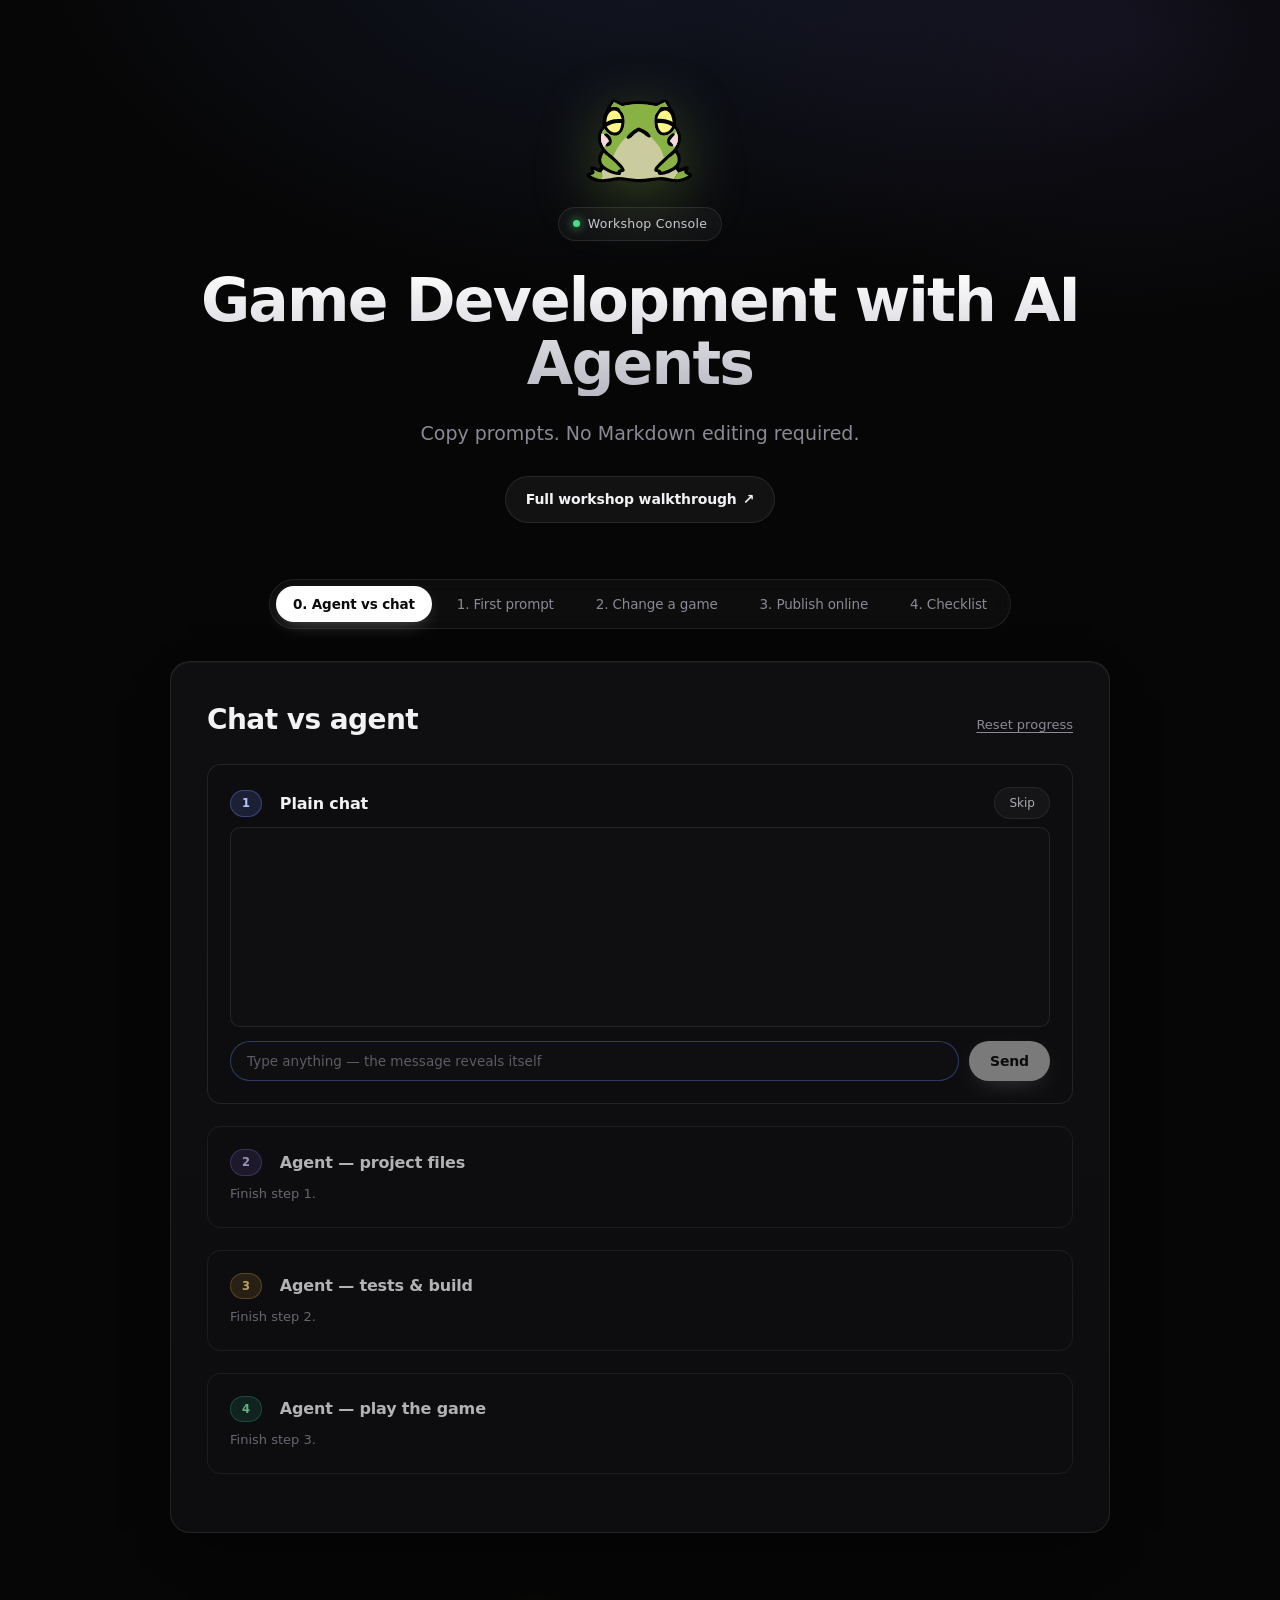
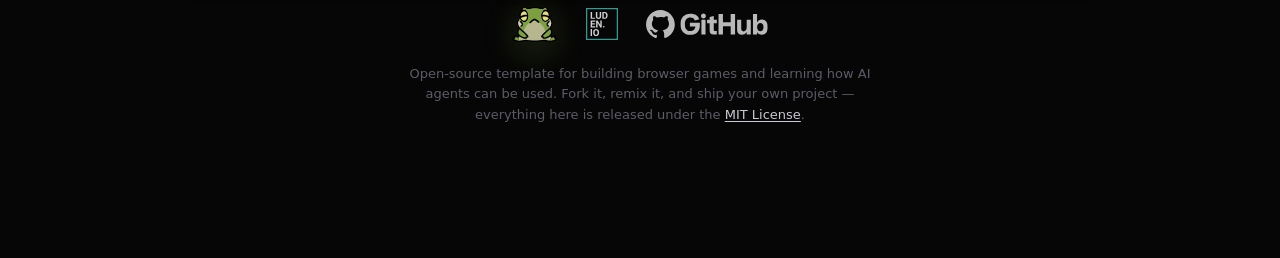
==== commit eb09e03b: "Persist story demo state; add footer/hero links Add persistent story/demo state and restore logic in" ====
--- a/docs/index.html
+++ b/docs/index.html
@@ -44,10 +44,18 @@
 <div class="wrap">
 
     <header class="hero">
-        <img class="hero-mascot" src="Nikol.ai.svg" alt="Nikol.ai mascot" width="100" height="84">
+        <a class="hero-mascot-link" href="https://github.com/ludenio/WebGameTemplateForAgents/blob/main/AGENTS_WORKSHOP_GUIDE.md" target="_blank" rel="noopener noreferrer" aria-label="Full workshop walkthrough">
+            <img class="hero-mascot" src="Nikol.ai.svg" alt="" width="100" height="84">
+        </a>
         <span class="badge">Workshop Console</span>
         <h1>Game Development with AI Agents</h1>
         <p class="tagline">Copy prompts. No Markdown editing required.</p>
+        <div class="hero-guide">
+            <a class="btn secondary hero-guide-btn" href="https://github.com/ludenio/WebGameTemplateForAgents/blob/main/AGENTS_WORKSHOP_GUIDE.md" target="_blank" rel="noopener noreferrer">
+                Full workshop walkthrough
+                <span aria-hidden="true">↗</span>
+            </a>
+        </div>
     </header>
 
     <!-- Tab buttons -->
@@ -338,11 +346,18 @@
     </section>
 
     <footer class="site">
-        <img class="footer-mascot" src="Nikol.ai.svg" alt="" aria-hidden="true" width="100" height="84">
-        <a href="https://github.com/ludenio/WebGameTemplateForAgents/blob/main/AGENTS_WORKSHOP_GUIDE.md">Workshop guide (AGENTS_WORKSHOP_GUIDE.md)</a>
-        <a class="github-link" href="https://github.com/ludenio/WebGameTemplateForAgents" aria-label="GitHub repository">
-            <img class="footer-github" src="GitHub_Lockup_White.svg" alt="GitHub" width="120" height="27">
-        </a>
+        <div class="footer-logos">
+            <a class="footer-mascot-link" href="https://github.com/ludenio/WebGameTemplateForAgents/blob/main/AGENTS_WORKSHOP_GUIDE.md" target="_blank" rel="noopener noreferrer" aria-label="Full workshop walkthrough">
+                <img class="footer-mascot" src="Nikol.ai.svg" alt="" width="100" height="84">
+            </a>
+            <a class="footer-luden-link" href="https://luden.io/" target="_blank" rel="noopener noreferrer" aria-label="Luden.io">
+                <img class="footer-luden-logo" src="Luden.io logo white.svg" alt="Luden.io" width="120" height="32">
+            </a>
+            <a class="footer-github-link" href="https://github.com/ludenio/WebGameTemplateForAgents" target="_blank" rel="noopener noreferrer" aria-label="GitHub repository">
+                <img class="footer-github-logo" src="GitHub_Lockup_White.svg" alt="GitHub" width="120" height="27">
+            </a>
+        </div>
+        <p class="footer-note">Open-source template for building browser games and learning how AI agents can be used. Fork it, remix it, and ship your own project &mdash; everything here is released under the <a href="https://github.com/ludenio/WebGameTemplateForAgents/blob/main/LICENSE" target="_blank" rel="noopener noreferrer">MIT License</a>.</p>
     </footer>
 
 </div>
--- a/docs/styles.css
+++ b/docs/styles.css
@@ -82,11 +82,22 @@
     box-shadow: 0 0 10px var(--green);
 }
 
+header.hero .hero-mascot-link {
+    display: block;
+    width: fit-content;
+    margin: 0 auto 20px;
+    cursor: pointer;
+    transition: transform 0.25s ease;
+}
+
+header.hero .hero-mascot-link:hover {
+    transform: translateY(-3px) rotate(3deg);
+}
+
 header.hero .hero-mascot {
     display: block;
     width: clamp(76px, 12vw, 108px);
     height: auto;
-    margin: 0 auto 20px;
     filter: drop-shadow(0 14px 30px rgba(137, 178, 68, 0.34));
     animation: mascot-float 4.5s ease-in-out infinite;
 }
@@ -96,6 +107,7 @@
 }
 @media (prefers-reduced-motion: reduce) {
     header.hero .hero-mascot { animation: none; }
+    header.hero .hero-mascot-link:hover { transform: none; }
 }
 
 header.hero h1 {
@@ -116,6 +128,17 @@
     max-width: 620px;
     margin: 0 auto;
     font-weight: 400;
+}
+
+.hero-guide {
+    margin-top: 28px;
+}
+
+.hero-guide-btn {
+    display: inline-flex;
+    align-items: center;
+    gap: 6px;
+    text-decoration: none;
 }
 
 /* Tabs ----------------------------------------------------------------- */
@@ -1478,30 +1501,92 @@
     display: flex;
     flex-direction: column;
     align-items: center;
-    gap: 12px;
+    gap: 20px;
+    padding: 48px 0 36px;
     text-align: center;
+}
+
+.footer-logos {
+    display: flex;
+    flex-direction: row;
+    justify-content: center;
+    align-items: center;
+    gap: 28px;
+}
+
+.footer-note {
+    margin: 0;
+    max-width: 38em;
     color: var(--faint);
     font-size: 13px;
-    padding: 48px 0 0;
-}
+    line-height: 1.6;
+}
+
+.footer-note a {
+    color: var(--text-2);
+    text-decoration: underline;
+    text-underline-offset: 2px;
+}
+
+.footer-note a:hover {
+    color: var(--text);
+}
+
+footer.site .footer-mascot-link {
+    display: inline-flex;
+    cursor: pointer;
+    transition: transform 0.25s ease;
+}
+
+footer.site .footer-mascot-link:hover {
+    transform: translateY(-3px) rotate(3deg);
+}
+
 footer.site .footer-mascot {
     width: 46px;
     height: auto;
     opacity: 0.9;
     filter: drop-shadow(0 8px 18px rgba(137, 178, 68, 0.28));
-    transition: transform 0.25s ease;
-}
-footer.site .footer-mascot:hover { transform: translateY(-3px) rotate(3deg); }
-footer.site a { color: var(--text-2); }
-footer.site .github-link {
+}
+
+footer.site .footer-luden-link {
+    display: inline-flex;
+    opacity: 0.82;
+    transition: opacity 0.2s ease, transform 0.25s ease;
+}
+
+footer.site .footer-luden-link:hover {
+    opacity: 1;
+    transform: translateY(-2px);
+}
+
+footer.site .footer-luden-logo {
+    display: block;
+    height: 32px;
+    width: auto;
+}
+
+footer.site .footer-github-link {
     display: inline-flex;
     opacity: 0.72;
-    transition: opacity 0.2s ease;
-}
-footer.site .github-link:hover { opacity: 1; }
-footer.site .footer-github {
+    transition: opacity 0.2s ease, transform 0.25s ease;
+}
+
+footer.site .footer-github-link:hover {
+    opacity: 1;
+    transform: translateY(-2px);
+}
+
+footer.site .footer-github-logo {
     display: block;
     height: 28px;
     width: auto;
 }
+
+@media (prefers-reduced-motion: reduce) {
+    footer.site .footer-mascot-link:hover,
+    footer.site .footer-luden-link:hover,
+    footer.site .footer-github-link:hover { transform: none; }
+}
+
 footer.site code { font-size: 0.85em; }
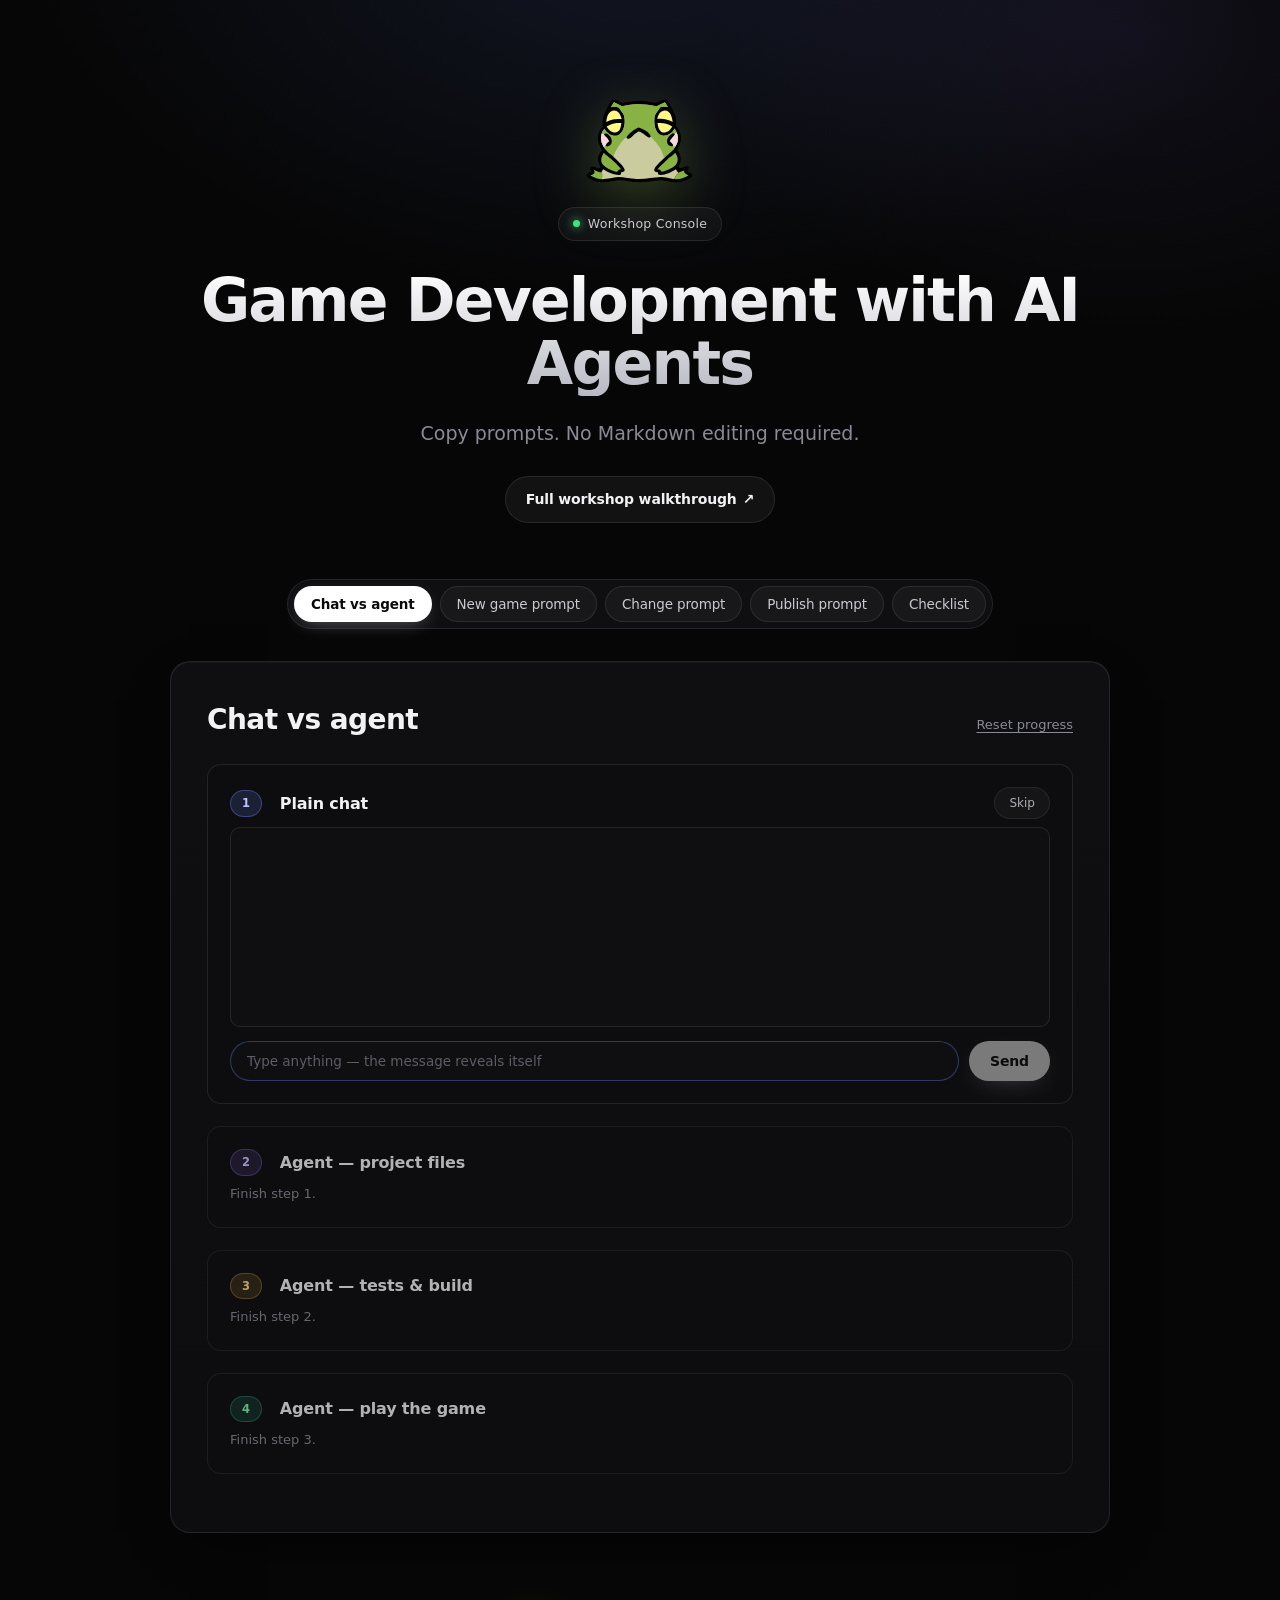
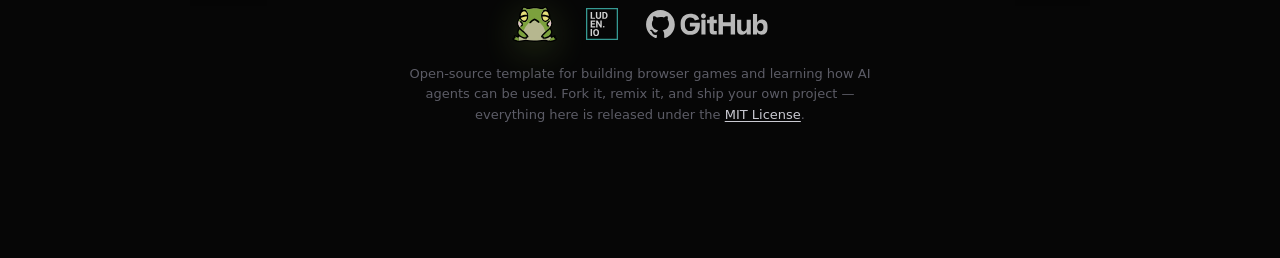
==== commit 4cd04b06: "Add checklist tab links and update tab labels Link checklist items to their related tabs and refresh" ====
--- a/docs/index.html
+++ b/docs/index.html
@@ -60,11 +60,11 @@
 
     <!-- Tab buttons -->
     <nav class="tabs" id="tabs">
-        <button class="tab-btn active" data-tab="intro">0. Agent vs chat</button>
-        <button class="tab-btn" data-tab="first">1. First prompt</button>
-        <button class="tab-btn" data-tab="next">2. Change a game</button>
-        <button class="tab-btn" data-tab="publish">3. Publish online</button>
-        <button class="tab-btn" data-tab="steps">4. Checklist</button>
+        <button class="tab-btn active" data-tab="intro">Chat vs agent</button>
+        <button class="tab-btn" data-tab="first">New game prompt</button>
+        <button class="tab-btn" data-tab="next">Change prompt</button>
+        <button class="tab-btn" data-tab="publish">Publish prompt</button>
+        <button class="tab-btn" data-tab="steps">Checklist</button>
     </nav>
 
     <!-- ============ TAB: Agent vs chat (intro) ============ -->
@@ -204,8 +204,8 @@
 
     <!-- ============ TAB: First game ============ -->
     <section class="tab-section panel" data-tab="first">
-        <h2>First prompt</h2>
-        <p class="hint">Fill in as much as you like, or just write a free description. The preview builds a complete prompt you can paste into your AI agent.</p>
+        <h2>New game prompt</h2>
+        <p class="hint">Prompt builder — nothing happens until you copy the text and send it to your agent. Fill in as much as you like, or just write a free description.</p>
 
         <div class="field">
             <label>Quick start ideas (click to fill the description)</label>
@@ -247,13 +247,13 @@
         </div>
         <pre class="preview" id="preview-first"></pre>
 
-        <div class="note">After you paste this, the agent will ask you to approve its plan. When you are happy, reply with an approval phrase from tab <strong>4. Checklist</strong>.</div>
+        <div class="note">After you paste this, the agent will ask you to approve its plan. When you are happy, reply with an approval phrase from the <strong>Checklist</strong> section.</div>
     </section>
 
     <!-- ============ TAB: Next iteration ============ -->
     <section class="tab-section panel" data-tab="next">
-        <h2>Change an existing game</h2>
-        <p class="hint">Use this after your first game already works. Describe one change — a new feature, a balance tweak, or something to remove.</p>
+        <h2>Change prompt</h2>
+        <p class="hint">Prompt builder for updates — copy the result and send it to your agent. Use this after your first game already works. Describe one change: a new feature, a balance tweak, or something to remove.</p>
 
         <div class="field">
             <label for="n-change">What do you want to change?</label>
@@ -269,8 +269,8 @@
 
     <!-- ============ TAB: Publish ============ -->
     <section class="tab-section panel" data-tab="publish">
-        <h2>Publish your game online</h2>
-        <p class="hint">Ask the agent to put your game on the web with Surge, so you can share a playable link. Fill in your details below.</p>
+        <h2>Publish prompt</h2>
+        <p class="hint">Prompt builder for publishing — copy the result and send it to your agent. It asks the agent to put your game on the web with Surge. Fill in your details below.</p>
 
         <div class="grid-2">
             <div class="field">
--- a/docs/styles.css
+++ b/docs/styles.css
@@ -149,18 +149,17 @@
     justify-content: center;
     margin: 8px auto 32px;
     padding: 6px;
-    background: rgba(255, 255, 255, 0.03);
+    background: var(--panel);
     border: 1px solid var(--border);
     border-radius: 999px;
     width: fit-content;
     max-width: 100%;
-    backdrop-filter: blur(10px);
 }
 
 .tab-btn {
-    background: transparent;
-    color: var(--muted);
-    border: 1px solid transparent;
+    background: rgba(255, 255, 255, 0.04);
+    color: var(--text-2);
+    border: 1px solid var(--border);
     border-radius: 999px;
     padding: 9px 16px;
     font-family: inherit;
@@ -172,10 +171,11 @@
     white-space: nowrap;
 }
 
-.tab-btn:hover { color: var(--text); background: rgba(255, 255, 255, 0.05); }
+.tab-btn:hover { color: var(--text); background: rgba(255, 255, 255, 0.08); border-color: var(--border-strong); }
 .tab-btn.active {
     background: var(--accent);
     color: var(--accent-ink);
+    border-color: transparent;
     font-weight: 600;
     box-shadow: 0 6px 20px -8px rgba(255,255,255,0.4);
 }
@@ -1383,8 +1383,9 @@
 ul.checklist { list-style: none; }
 ul.checklist li {
     display: flex;
+    flex-wrap: wrap;
     align-items: flex-start;
-    gap: 12px;
+    gap: 8px 12px;
     padding: 12px 0;
     border-bottom: 1px solid var(--border);
 }
@@ -1417,8 +1418,47 @@
     border-width: 0 2px 2px 0;
     transform: rotate(45deg);
 }
-ul.checklist label { cursor: pointer; font-size: 14.5px; color: var(--text-2); }
+ul.checklist label {
+    cursor: pointer;
+    font-size: 14.5px;
+    color: var(--text-2);
+    flex: 1;
+    min-width: 0;
+}
 ul.checklist li.done label { color: var(--faint); text-decoration: line-through; }
+
+.checklist-tab-btn {
+    flex-shrink: 0;
+    align-self: center;
+    margin-left: auto;
+    background: rgba(255, 255, 255, 0.05);
+    color: var(--text-2);
+    border: 1px solid var(--border);
+    border-radius: var(--radius-sm);
+    padding: 6px 10px;
+    font-family: inherit;
+    font-size: 11.5px;
+    font-weight: 500;
+    letter-spacing: -0.01em;
+    line-height: 1.35;
+    text-align: left;
+    cursor: pointer;
+    max-width: 13rem;
+    white-space: normal;
+    transition: color 0.2s ease, border-color 0.2s ease, background 0.2s ease;
+}
+@media (max-width: 560px) {
+    .checklist-tab-btn {
+        margin-left: 32px;
+        max-width: none;
+        width: calc(100% - 32px);
+    }
+}
+.checklist-tab-btn:hover {
+    color: var(--text);
+    border-color: var(--border-strong);
+    background: rgba(255, 255, 255, 0.09);
+}
 
 .progress {
     height: 8px;
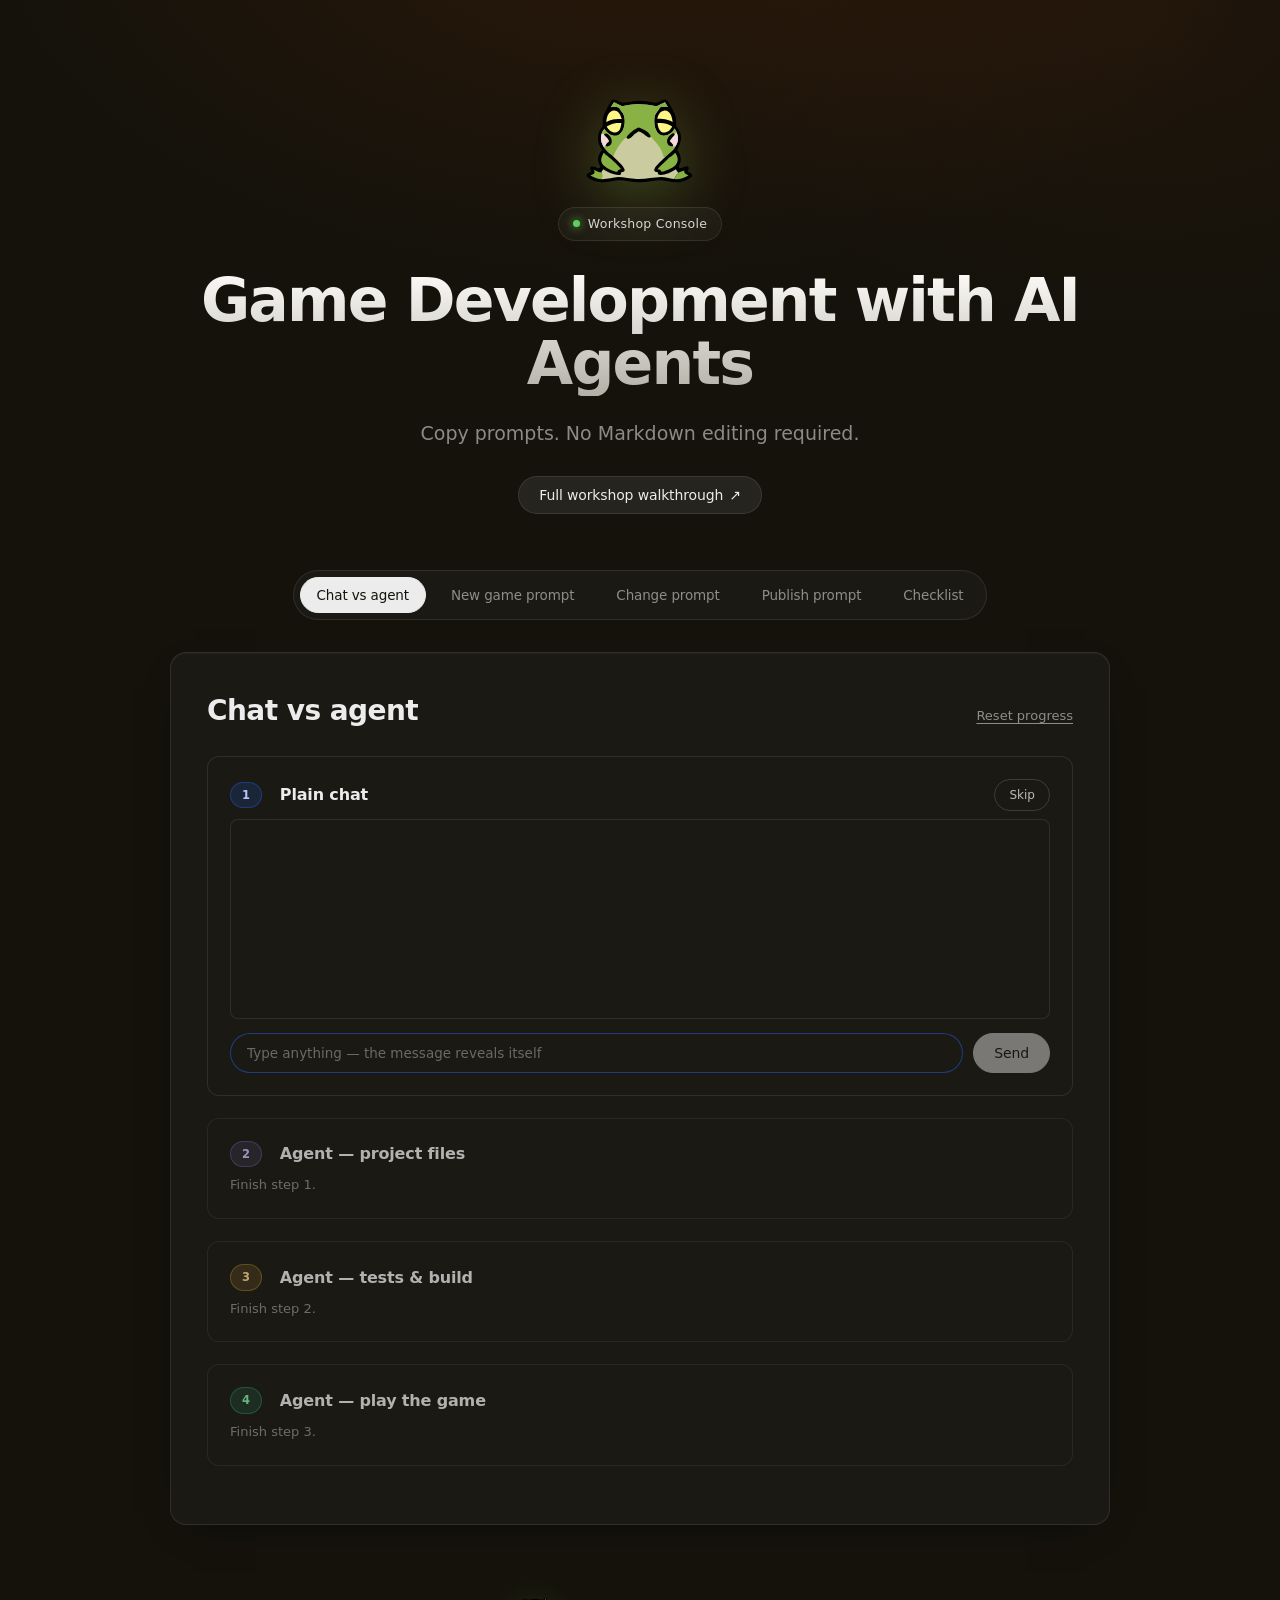
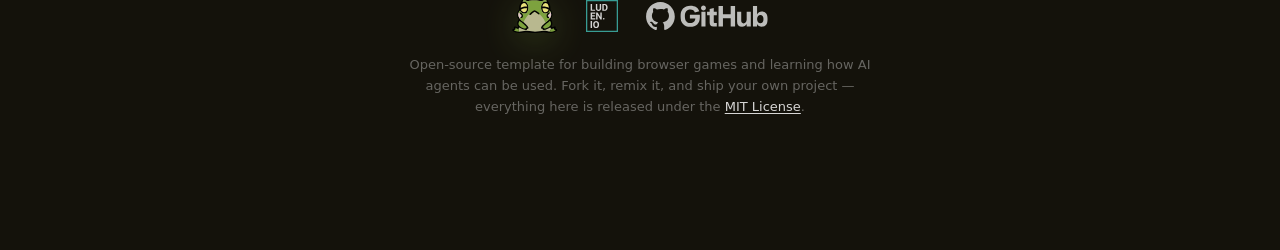
==== commit b58c907b: "Refine warm dark theme and UI styles Update site theme and styles to a warm dark "Cursor-like" palet" ====
--- a/docs/index.html
+++ b/docs/index.html
@@ -8,7 +8,7 @@
     <meta name="description" content="Copy prompts and build playable web games with AI agents — no Markdown editing required. A hands-on workshop console: write your first prompt, change a game, and publish it online.">
     <meta name="author" content="ludenio">
     <meta name="keywords" content="AI agents, game development, web games, Cursor, workshop, prompts, vibe coding">
-    <meta name="theme-color" content="#060606">
+    <meta name="theme-color" content="#14120b">
     <meta name="color-scheme" content="dark">
     <link rel="canonical" href="https://ludenio.github.io/WebGameTemplateForAgents/">
 
--- a/docs/styles.css
+++ b/docs/styles.css
@@ -1,34 +1,62 @@
-/* docs/styles.css — Workshop Console, styled after cursor.com.
+/* docs/styles.css — Workshop Console, styled after cursor.com (warm dark theme).
    Plain CSS, no build step, no external fonts. Works via file:/// and GitHub Pages.
-   The look is a deep-black canvas with a soft radial glow, hairline borders,
-   rounded surfaces, a clean system sans stack and gentle transitions. */
+   Palette mirrors cursor.com's dark theme: a warm near-black canvas (#14120b),
+   warm off-white text (#edecec), the Cursor brand orange (#f54e00) for primary
+   actions, a Cursor blue (#2268ff) for informational accents, hairline borders
+   derived from the foreground, modest 8–16px radii and gentle transitions. */
 
 :root {
-    --bg:        #060606;
-    --bg-soft:   #0d0d0f;
-    --panel:     #0f0f12;
-    --panel-2:   #161619;
-    --elevated:  #1b1b20;
-    --border:    rgba(255, 255, 255, 0.09);
-    --border-strong: rgba(255, 255, 255, 0.16);
-    --text:      #f2f2f4;
-    --text-2:    #c9c9d1;
-    --muted:     #8a8a96;
-    --faint:     #5c5c66;
-    --accent:    #ffffff;
-    --accent-ink:#0a0a0a;
-    --blue:      #6e8bff;
-    --violet:    #9a7bff;
-    --green:     #4ade80;
-    --amber:     #f5b945;
-    --danger:    #ff6b6b;
-    --radius:    14px;
-    --radius-sm: 10px;
-    --radius-lg: 20px;
-    --shadow:    0 1px 0 rgba(255,255,255,0.04) inset, 0 18px 50px -20px rgba(0,0,0,0.8);
+    /* Warm dark surfaces (cursor.com dark theme) */
+    --bg:        #14120b;
+    --bg-soft:   #1b1913;
+    --panel:     #1b1913;
+    --panel-2:   #201e18;
+    --elevated:  #252219;
+    /* Borders = foreground (#edecec) over transparent */
+    --border:        rgba(237, 236, 236, 0.10);
+    --border-strong: rgba(237, 236, 236, 0.20);
+    /* Text tiers */
+    --text:      #edecec;
+    --text-2:    #d7d6d5;
+    --muted:     rgba(237, 236, 236, 0.55);
+    --faint:     rgba(237, 236, 236, 0.38);
+    /* Primary action = foreground color (cursor.com button-bg = fg), dark ink */
+    --accent:       #edecec;
+    --accent-ink:   #14120b;
+    --accent-hover: #d7d6d5;   /* fg-02 — cursor button hover */
+    --card-03:      #26241e;   /* cursor secondary button surface */
+    --card-03-hover:#2e2c25;
+    /* Cursor brand orange — sparing highlight accent only */
+    --brand:     #f54e00;
+    /* Cursor blue for informational accents + cursor lavender */
+    --blue:      #2268ff;
+    --violet:    #8c89e7;
+    --green:     #5fcf5b;
+    --amber:     #d3c680;
+    --danger:    #e5484d;
+    --radius:    12px;
+    --radius-sm: 8px;
+    --radius-lg: 16px;
+    --shadow:    0 1px 0 rgba(255,255,255,0.03) inset, 0 12px 40px -24px rgba(0,0,0,0.7);
     --font:      "Inter", system-ui, -apple-system, "Segoe UI", Roboto, "Helvetica Neue", Arial, sans-serif;
-    --mono:      "SF Mono", "JetBrains Mono", Menlo, Consolas, "Liberation Mono", monospace;
-}
+    --mono:      "Berkeley Mono", "SF Mono", "JetBrains Mono", Menlo, Consolas, "Liberation Mono", monospace;
+    /* Cursor motion tokens */
+    --dur:       0.14s;
+    --dur-slow:  0.25s;
+    --ease:      cubic-bezier(0, 0, 0.2, 1);
+}
+
+/* Cursor-style focus: a crisp foreground outline, never a soft glow. */
+:focus-visible {
+    outline: 2px solid var(--text);
+    outline-offset: 3px;
+}
+.btn:focus-visible,
+.tab-btn:focus-visible,
+.mode-btn:focus-visible,
+.chip:focus-visible,
+.quick-card:focus-visible,
+.reset-link:focus-visible { outline: 2px solid var(--text); outline-offset: 3px; }
 
 * { margin: 0; padding: 0; box-sizing: border-box; }
 
@@ -37,8 +65,8 @@
 body {
     background-color: var(--bg);
     background-image:
-        radial-gradient(1000px 600px at 50% -8%, rgba(110, 139, 255, 0.12) 0%, transparent 62%),
-        radial-gradient(700px 500px at 88% 4%, rgba(154, 123, 255, 0.08) 0%, transparent 60%);
+        radial-gradient(1100px 620px at 50% -10%, rgba(245, 78, 0, 0.10) 0%, transparent 60%),
+        radial-gradient(760px 520px at 90% 2%, rgba(245, 78, 0, 0.05) 0%, transparent 62%);
     background-attachment: fixed;
     color: var(--text);
     font-family: var(--font);
@@ -116,7 +144,7 @@
     letter-spacing: -0.03em;
     margin-bottom: 22px;
     font-weight: 600;
-    background: linear-gradient(180deg, #ffffff 0%, #b9b9c4 100%);
+    background: linear-gradient(180deg, #fdfcf9 0%, #b3b1a6 100%);
     -webkit-background-clip: text;
     background-clip: text;
     color: transparent;
@@ -157,9 +185,9 @@
 }
 
 .tab-btn {
-    background: rgba(255, 255, 255, 0.04);
-    color: var(--text-2);
-    border: 1px solid var(--border);
+    background: transparent;
+    color: var(--muted);
+    border: 1px solid transparent;
     border-radius: 999px;
     padding: 9px 16px;
     font-family: inherit;
@@ -167,17 +195,15 @@
     font-weight: 500;
     letter-spacing: -0.01em;
     cursor: pointer;
-    transition: color 0.2s ease, background 0.2s ease, border-color 0.2s ease;
+    transition: color var(--dur) var(--ease), background var(--dur) var(--ease), border-color var(--dur) var(--ease);
     white-space: nowrap;
 }
 
-.tab-btn:hover { color: var(--text); background: rgba(255, 255, 255, 0.08); border-color: var(--border-strong); }
+.tab-btn:hover { color: var(--text); background: rgba(237, 236, 236, 0.06); }
 .tab-btn.active {
     background: var(--accent);
     color: var(--accent-ink);
-    border-color: transparent;
-    font-weight: 600;
-    box-shadow: 0 6px 20px -8px rgba(255,255,255,0.4);
+    border-color: var(--accent);
 }
 
 /* Panels --------------------------------------------------------------- */
@@ -228,16 +254,15 @@
     font-size: 14.5px;
     font-family: inherit;
     resize: vertical;
-    transition: border-color 0.2s ease, box-shadow 0.2s ease, background 0.2s ease;
+    transition: border-color var(--dur) var(--ease), background var(--dur) var(--ease);
 }
 .field input::placeholder,
 .field textarea::placeholder { color: var(--faint); }
 .field input:focus,
 .field textarea:focus {
     outline: none;
-    border-color: var(--border-strong);
+    border-color: var(--text);
     background: var(--panel);
-    box-shadow: 0 0 0 3px rgba(110, 139, 255, 0.18);
 }
 .field textarea { min-height: 110px; line-height: 1.6; }
 
@@ -302,11 +327,10 @@
     border-radius: var(--radius-sm);
     background: var(--bg-soft);
     overflow: hidden;
-    transition: border-color 0.2s ease, box-shadow 0.2s ease;
+    transition: border-color var(--dur) var(--ease);
 }
 .domain-input:focus-within {
-    border-color: var(--border-strong);
-    box-shadow: 0 0 0 3px rgba(110, 139, 255, 0.18);
+    border-color: var(--text);
 }
 .domain-input input {
     border: none;
@@ -333,18 +357,17 @@
 /* Chips ---------------------------------------------------------------- */
 .chips { display: flex; flex-wrap: wrap; gap: 8px; margin-bottom: 8px; }
 .chip {
-    background: rgba(255, 255, 255, 0.04);
-    border: 1px solid var(--border);
+    background: transparent;
+    border: 1px solid var(--border-strong);
     border-radius: 999px;
     color: var(--text-2);
     padding: 8px 14px;
     font-family: inherit;
     font-size: 13px;
     cursor: pointer;
-    transition: color 0.2s ease, border-color 0.2s ease, background 0.2s ease, transform 0.1s ease;
-}
-.chip:hover { border-color: var(--border-strong); color: var(--text); background: rgba(255,255,255,0.07); }
-.chip:active { transform: scale(0.97); }
+    transition: color var(--dur) var(--ease), border-color var(--dur) var(--ease), background var(--dur) var(--ease);
+}
+.chip:hover { border-color: var(--text); color: var(--text); background: rgba(237, 236, 236, 0.06); }
 
 /* Preview / output ----------------------------------------------------- */
 .preview-head {
@@ -380,27 +403,26 @@
 .btn {
     background: var(--accent);
     color: var(--accent-ink);
-    border: 1px solid transparent;
+    border: 1px solid var(--accent);
     border-radius: 999px;
     padding: 11px 20px;
     font-family: inherit;
     font-size: 14px;
-    font-weight: 600;
+    font-weight: 500;
+    line-height: 1;
     letter-spacing: -0.01em;
     cursor: pointer;
-    transition: transform 0.1s ease, box-shadow 0.2s ease, background 0.2s ease, opacity 0.2s ease;
-    box-shadow: 0 8px 24px -10px rgba(255,255,255,0.5);
-}
-.btn:hover { transform: translateY(-1px); box-shadow: 0 12px 28px -10px rgba(255,255,255,0.6); }
-.btn:active { transform: translateY(0); opacity: 0.9; }
+    transition: background var(--dur) var(--ease), border-color var(--dur) var(--ease), color var(--dur) var(--ease);
+}
+.btn:hover { background: var(--accent-hover); border-color: var(--accent-hover); }
+.btn:active { background: var(--accent); border-color: var(--accent); }
 .btn.secondary {
-    background: rgba(255, 255, 255, 0.05);
+    background: var(--card-03);
     color: var(--text);
     border-color: var(--border);
-    box-shadow: none;
-}
-.btn.secondary:hover { background: rgba(255, 255, 255, 0.09); border-color: var(--border-strong); }
-.btn.copied { background: var(--green); color: #06210f; box-shadow: 0 10px 26px -10px rgba(74,222,128,0.6); }
+}
+.btn.secondary:hover { background: var(--card-03-hover); border-color: var(--border-strong); }
+.btn.copied { background: var(--green); color: #06210f; border-color: var(--green); }
 
 .btn-row { display: flex; flex-wrap: wrap; gap: 12px; margin-top: 16px; }
 
@@ -473,16 +495,16 @@
 .demo-step-badge {
     display: inline-flex;
     align-items: center;
-    background: rgba(110, 139, 255, 0.16);
+    background: rgba(34, 104, 255, 0.16);
     color: #b9c5ff;
-    border: 1px solid rgba(110, 139, 255, 0.35);
+    border: 1px solid rgba(34, 104, 255, 0.35);
     border-radius: 999px;
     padding: 3px 11px;
     font-size: 11.5px;
     font-weight: 600;
     margin-right: 10px;
 }
-.demo-step-badge.alt  { background: rgba(154, 123, 255, 0.16); color: #d2c4ff; border-color: rgba(154,123,255,0.35); }
+.demo-step-badge.alt  { background: rgba(140, 137, 231, 0.16); color: #d2c4ff; border-color: rgba(154,123,255,0.35); }
 .demo-step-badge.alt2 { background: rgba(245, 185, 69, 0.16);  color: #ffd98c; border-color: rgba(245,185,69,0.35); }
 .demo-step-badge.alt3 { background: rgba(52, 211, 153, 0.16);  color: #86efac; border-color: rgba(52,211,153,0.35); }
 .demo-story-lead {
@@ -521,7 +543,6 @@
 .mode-btn.active {
     background: var(--accent);
     color: var(--accent-ink);
-    box-shadow: 0 6px 18px -8px rgba(255, 255, 255, 0.4);
 }
 
 .demo-grid {
@@ -563,8 +584,8 @@
 .bubble.ai   { align-self: flex-start; background: var(--elevated); color: var(--text); }
 .bubble.tool {
     align-self: flex-start;
-    background: rgba(110, 139, 255, 0.08);
-    border: 1px solid rgba(110, 139, 255, 0.3);
+    background: rgba(34, 104, 255, 0.08);
+    border: 1px solid rgba(34, 104, 255, 0.3);
     color: #b9c5ff;
     font-family: var(--mono);
     font-size: 11.5px;
@@ -658,7 +679,7 @@
     padding: 28px 20px 24px;
     border-radius: var(--radius);
     border: 1px solid rgba(74, 222, 128, 0.45);
-    background: linear-gradient(165deg, rgba(74, 222, 128, 0.14) 0%, rgba(110, 139, 255, 0.1) 55%, var(--bg-soft) 100%);
+    background: linear-gradient(165deg, rgba(74, 222, 128, 0.14) 0%, rgba(34, 104, 255, 0.1) 55%, var(--bg-soft) 100%);
     box-shadow: 0 20px 50px -24px rgba(74, 222, 128, 0.55);
     overflow: hidden;
     text-align: center;
@@ -959,8 +980,8 @@
 }
 /* Markdown — blue doc */
 .fe-i-md {
-    background: rgba(110, 139, 255, 0.2);
-    border: 1px solid rgba(110, 139, 255, 0.4);
+    background: rgba(34, 104, 255, 0.2);
+    border: 1px solid rgba(34, 104, 255, 0.4);
 }
 .fe-i-md::after {
     content: "";
@@ -969,8 +990,8 @@
     bottom: 3px;
     width: 7px;
     height: 7px;
-    border-right: 2px solid rgba(110, 139, 255, 0.8);
-    border-bottom: 2px solid rgba(110, 139, 255, 0.8);
+    border-right: 2px solid rgba(34, 104, 255, 0.8);
+    border-bottom: 2px solid rgba(34, 104, 255, 0.8);
 }
 /* HTML — orange */
 .fe-i-html {
@@ -1038,8 +1059,8 @@
     to   { opacity: 0; transform: scale(0.45); }
 }
 .fe-grid-item.is-active {
-    background: rgba(110, 139, 255, 0.14);
-    border-color: rgba(110, 139, 255, 0.38);
+    background: rgba(34, 104, 255, 0.14);
+    border-color: rgba(34, 104, 255, 0.38);
 }
 .fe-grid-item.is-active .fe-label { color: #d6ffe4; }
 .fe-grid-item.is-new .fe-label {
@@ -1104,20 +1125,18 @@
     padding: 11px 16px;
     font-family: inherit;
     font-size: 13.5px;
-    transition: border-color 0.2s ease, box-shadow 0.2s ease;
+    transition: border-color var(--dur) var(--ease);
 }
 .demo-input-row input::placeholder { color: var(--faint); }
 .demo-input-row input:focus {
     outline: none;
-    border-color: var(--border-strong);
-    box-shadow: 0 0 0 3px rgba(110, 139, 255, 0.18);
+    border-color: var(--text);
 }
 .demo-input-row input.guided-input:not(:disabled):placeholder-shown {
-    border-color: rgba(110, 139, 255, 0.35);
+    border-color: rgba(34, 104, 255, 0.45);
 }
 .demo-input-row input.guided-input:not(:disabled):not(:placeholder-shown) {
-    border-color: rgba(74, 222, 128, 0.45);
-    box-shadow: 0 0 0 2px rgba(74, 222, 128, 0.12);
+    border-color: rgba(95, 207, 91, 0.55);
 }
 .demo-input-row .btn:disabled {
     opacity: 0.45;
@@ -1193,9 +1212,9 @@
     cursor: not-allowed;
 }
 .demo-actions .chip:disabled:hover {
-    border-color: var(--border);
+    border-color: var(--border-strong);
     color: var(--text-2);
-    background: rgba(255, 255, 255, 0.04);
+    background: transparent;
 }
 
 /* Scene 2–3: terminal + browser play-test -------------------------------- */
@@ -1406,15 +1425,15 @@
     transition: background 0.15s ease, border-color 0.15s ease;
 }
 ul.checklist input[type="checkbox"]:checked {
-    background: var(--green);
-    border-color: var(--green);
+    background: var(--accent);
+    border-color: var(--accent);
 }
 ul.checklist input[type="checkbox"]:checked::after {
     content: "";
     position: absolute;
     left: 6px; top: 2px;
     width: 5px; height: 10px;
-    border: solid #06210f;
+    border: solid var(--accent-ink);
     border-width: 0 2px 2px 0;
     transform: rotate(45deg);
 }
@@ -1431,7 +1450,7 @@
     flex-shrink: 0;
     align-self: center;
     margin-left: auto;
-    background: rgba(255, 255, 255, 0.05);
+    background: var(--card-03);
     color: var(--text-2);
     border: 1px solid var(--border);
     border-radius: var(--radius-sm);
@@ -1445,7 +1464,7 @@
     cursor: pointer;
     max-width: 13rem;
     white-space: normal;
-    transition: color 0.2s ease, border-color 0.2s ease, background 0.2s ease;
+    transition: color var(--dur) var(--ease), border-color var(--dur) var(--ease), background var(--dur) var(--ease);
 }
 @media (max-width: 560px) {
     .checklist-tab-btn {
@@ -1457,7 +1476,7 @@
 .checklist-tab-btn:hover {
     color: var(--text);
     border-color: var(--border-strong);
-    background: rgba(255, 255, 255, 0.09);
+    background: var(--card-03-hover);
 }
 
 .progress {
@@ -1473,7 +1492,7 @@
     height: 100%;
     width: 0%;
     border-radius: 999px;
-    background: linear-gradient(90deg, var(--blue), var(--violet));
+    background: linear-gradient(90deg, #f54e00, #ff7433);
     transition: width 0.4s cubic-bezier(0.4, 0, 0.2, 1);
 }
 
@@ -1487,9 +1506,9 @@
     text-decoration: underline;
     text-underline-offset: 3px;
     padding: 0;
-    transition: color 0.2s ease;
-}
-.reset-link:hover { color: var(--danger); }
+    transition: color var(--dur) var(--ease);
+}
+.reset-link:hover { color: var(--text); }
 
 /* Helper links / quick actions ----------------------------------------- */
 .quick-grid {
@@ -1502,25 +1521,24 @@
 a.quick-card,
 .quick-card {
     display: block;
-    background: rgba(255, 255, 255, 0.03);
+    background: var(--panel);
     border: 1px solid var(--border);
     border-radius: var(--radius);
     padding: 18px 20px;
     color: var(--text);
     text-decoration: none;
-    transition: border-color 0.2s ease, background 0.2s ease, transform 0.15s ease;
+    transition: border-color var(--dur) var(--ease), background var(--dur) var(--ease);
 }
 a.quick-card:hover {
     border-color: var(--border-strong);
-    background: rgba(255, 255, 255, 0.06);
-    transform: translateY(-2px);
+    background: var(--panel-2);
 }
 .quick-card .qc-title { font-weight: 600; margin-bottom: 4px; font-size: 15px; letter-spacing: -0.01em; }
 .quick-card .qc-sub { color: var(--muted); font-size: 13px; font-family: var(--mono); }
 
 .note {
-    background: rgba(110, 139, 255, 0.06);
-    border: 1px solid rgba(110, 139, 255, 0.22);
+    background: rgba(34, 104, 255, 0.06);
+    border: 1px solid rgba(34, 104, 255, 0.22);
     border-radius: var(--radius);
     padding: 14px 16px;
     color: var(--text-2);
